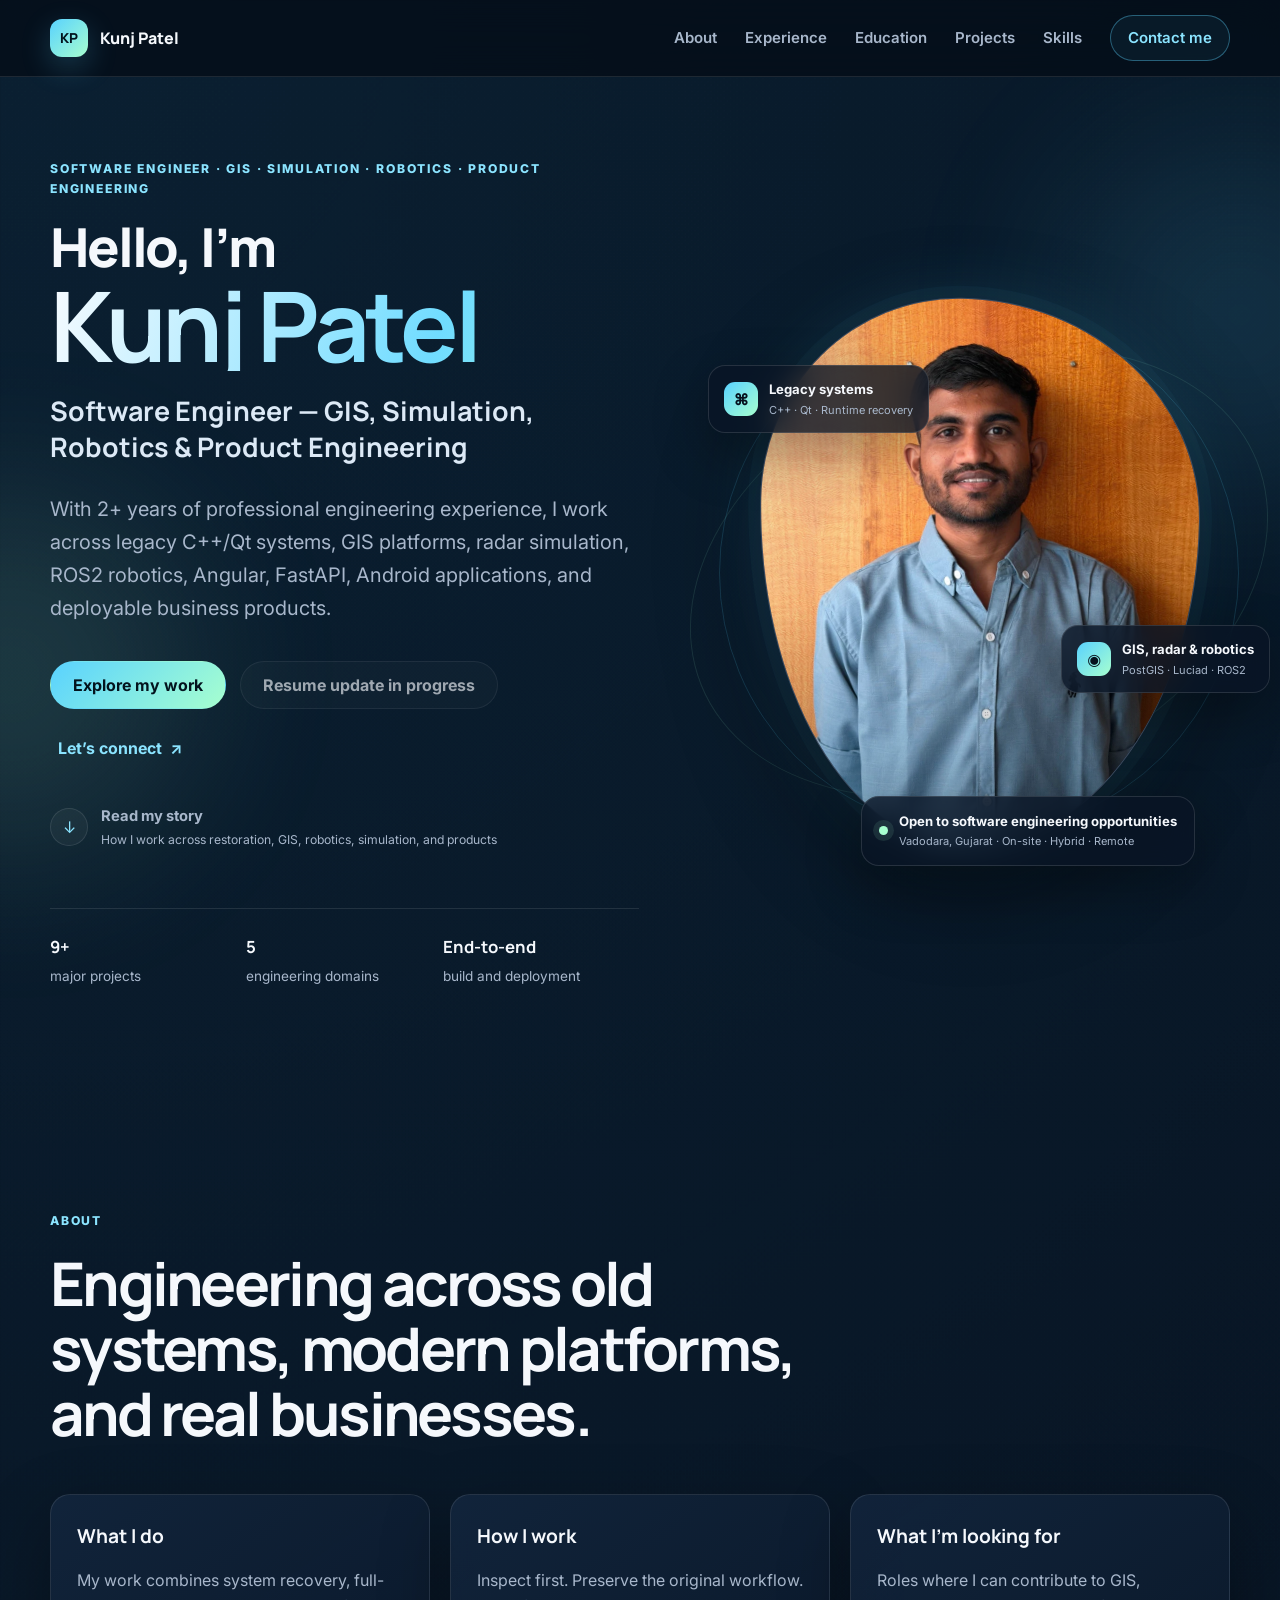
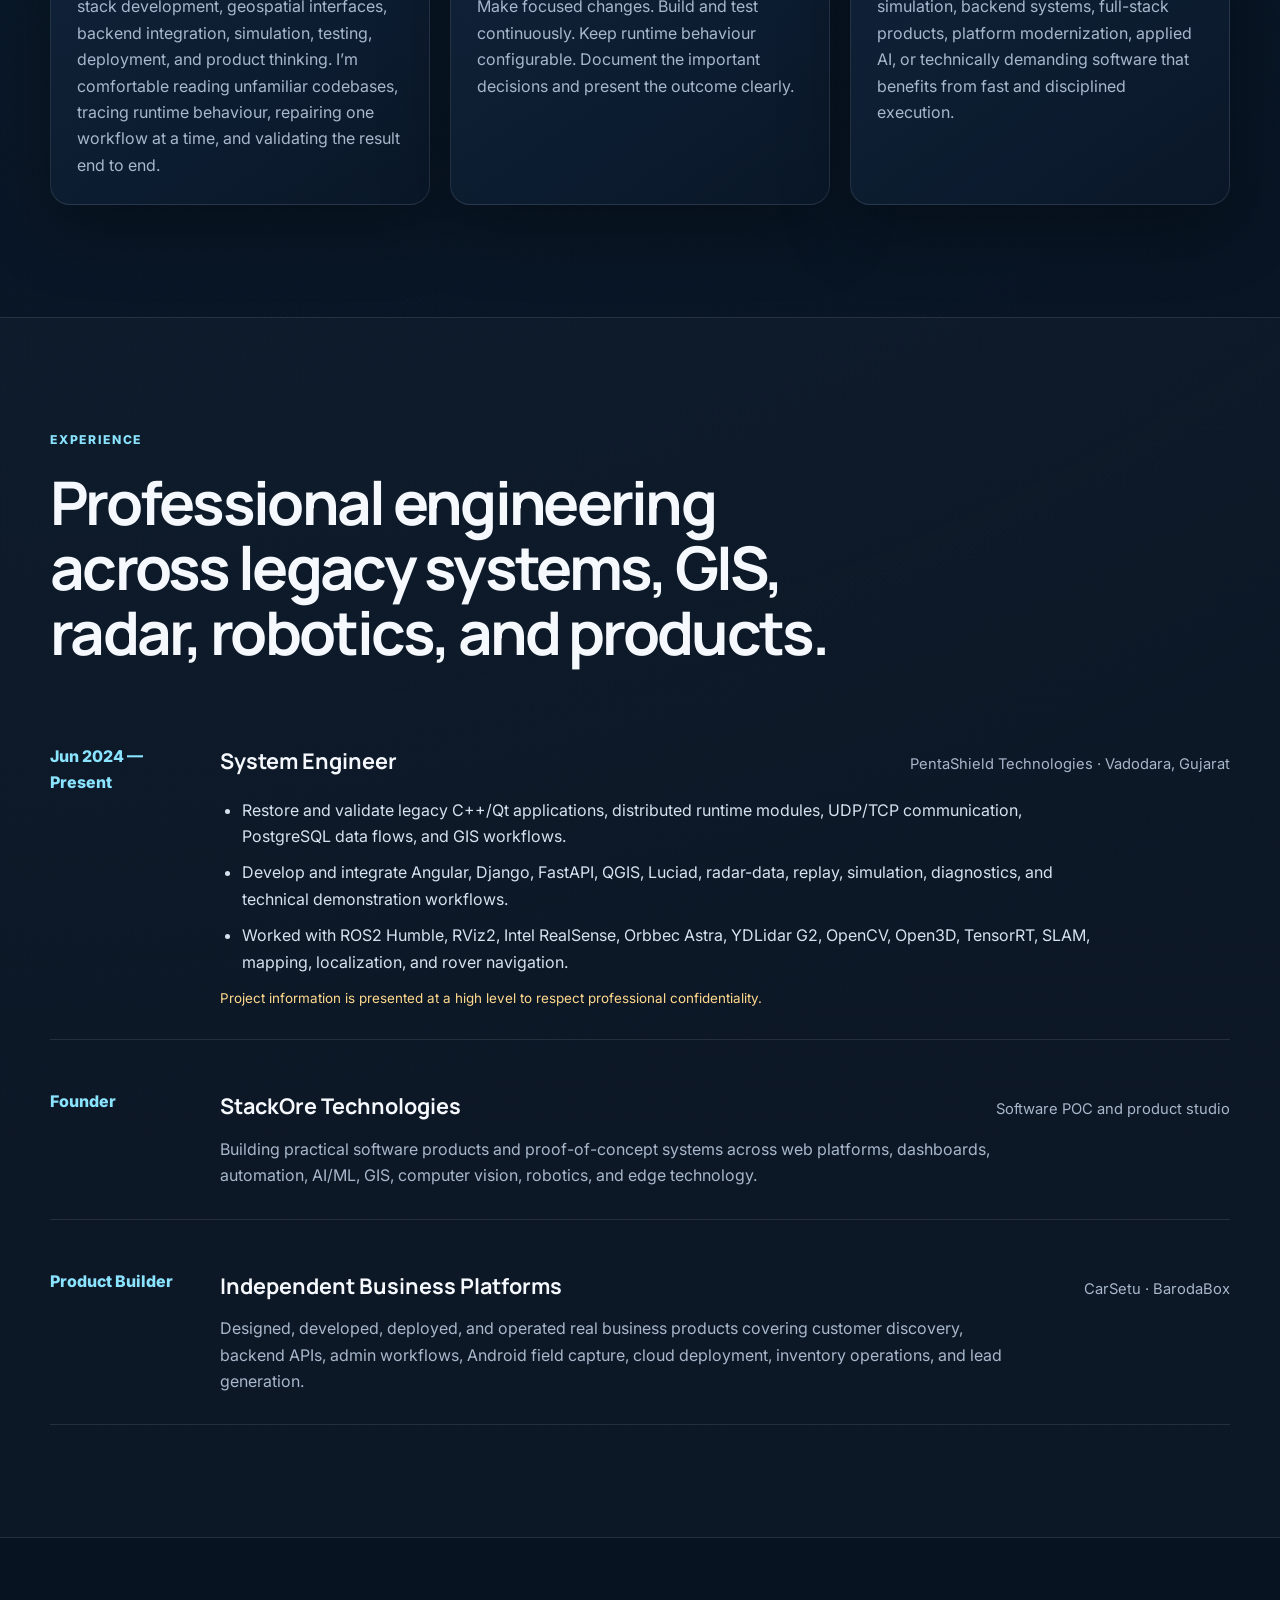
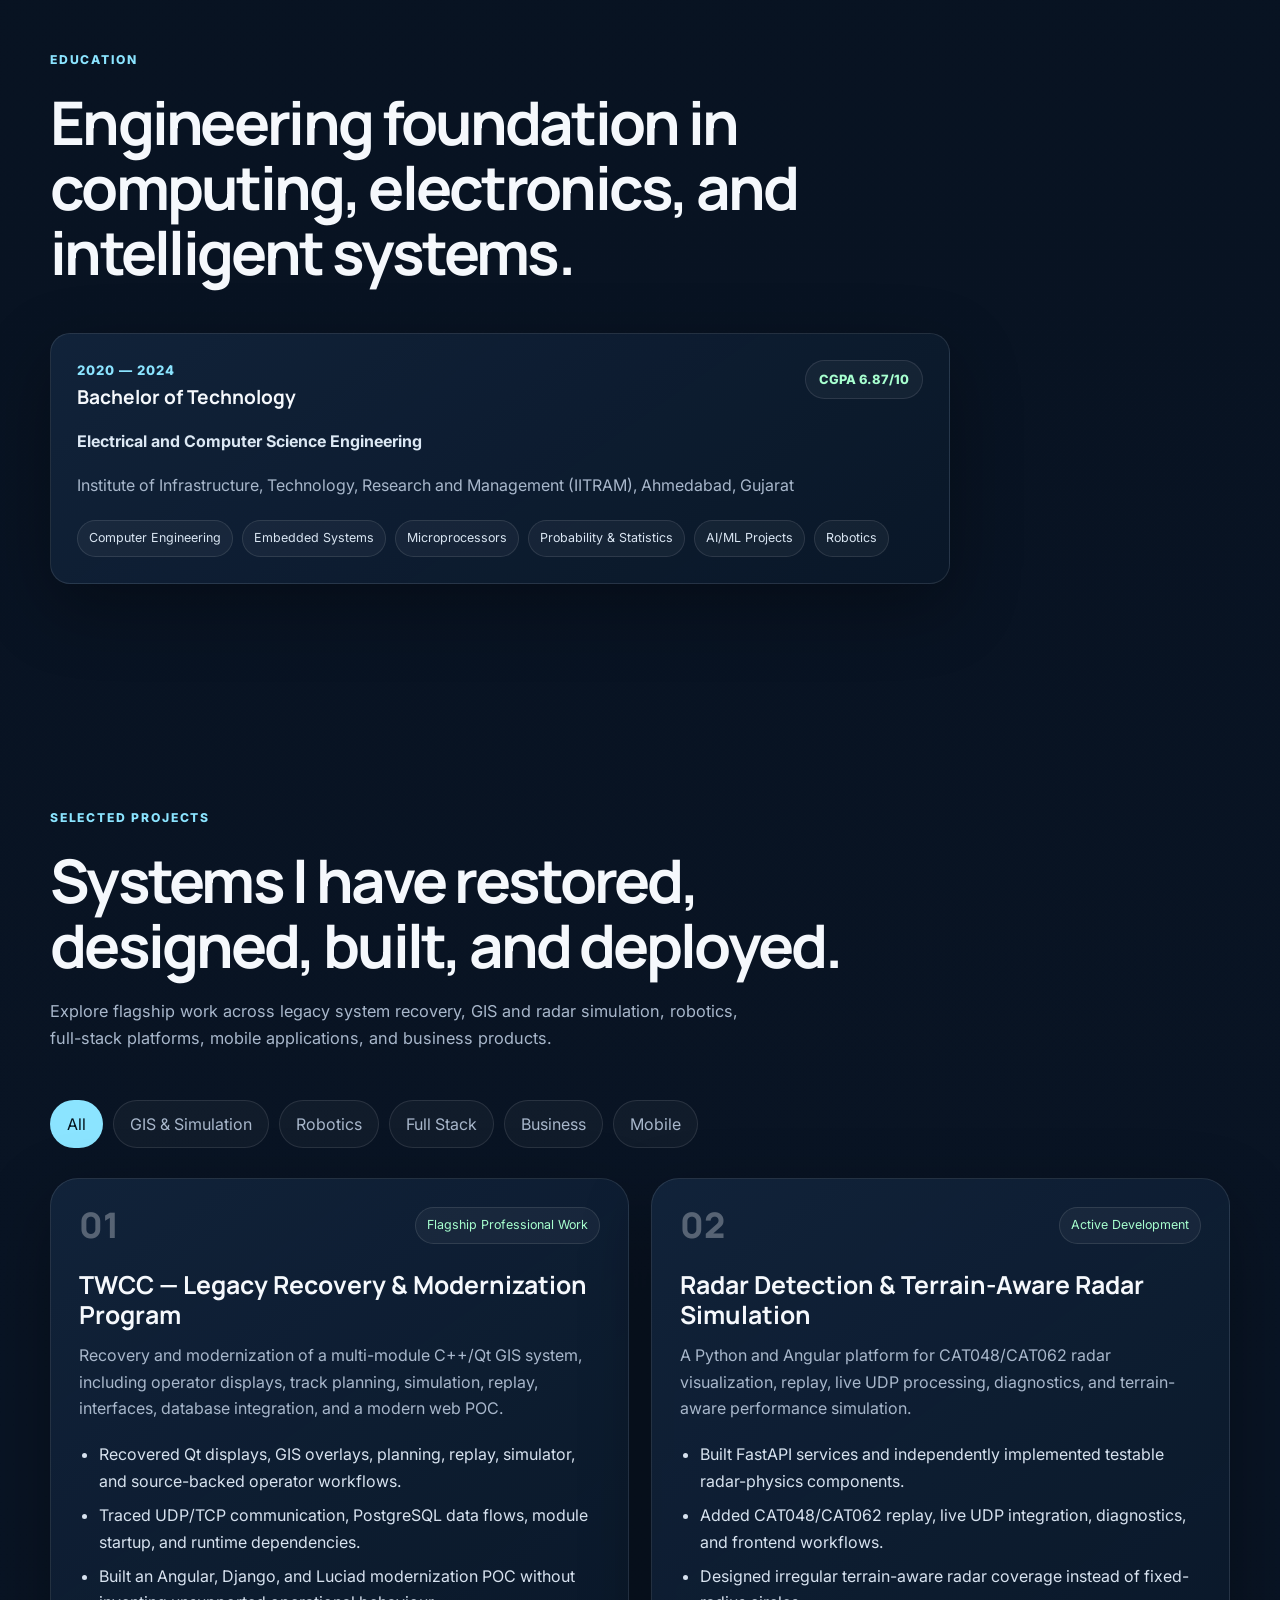
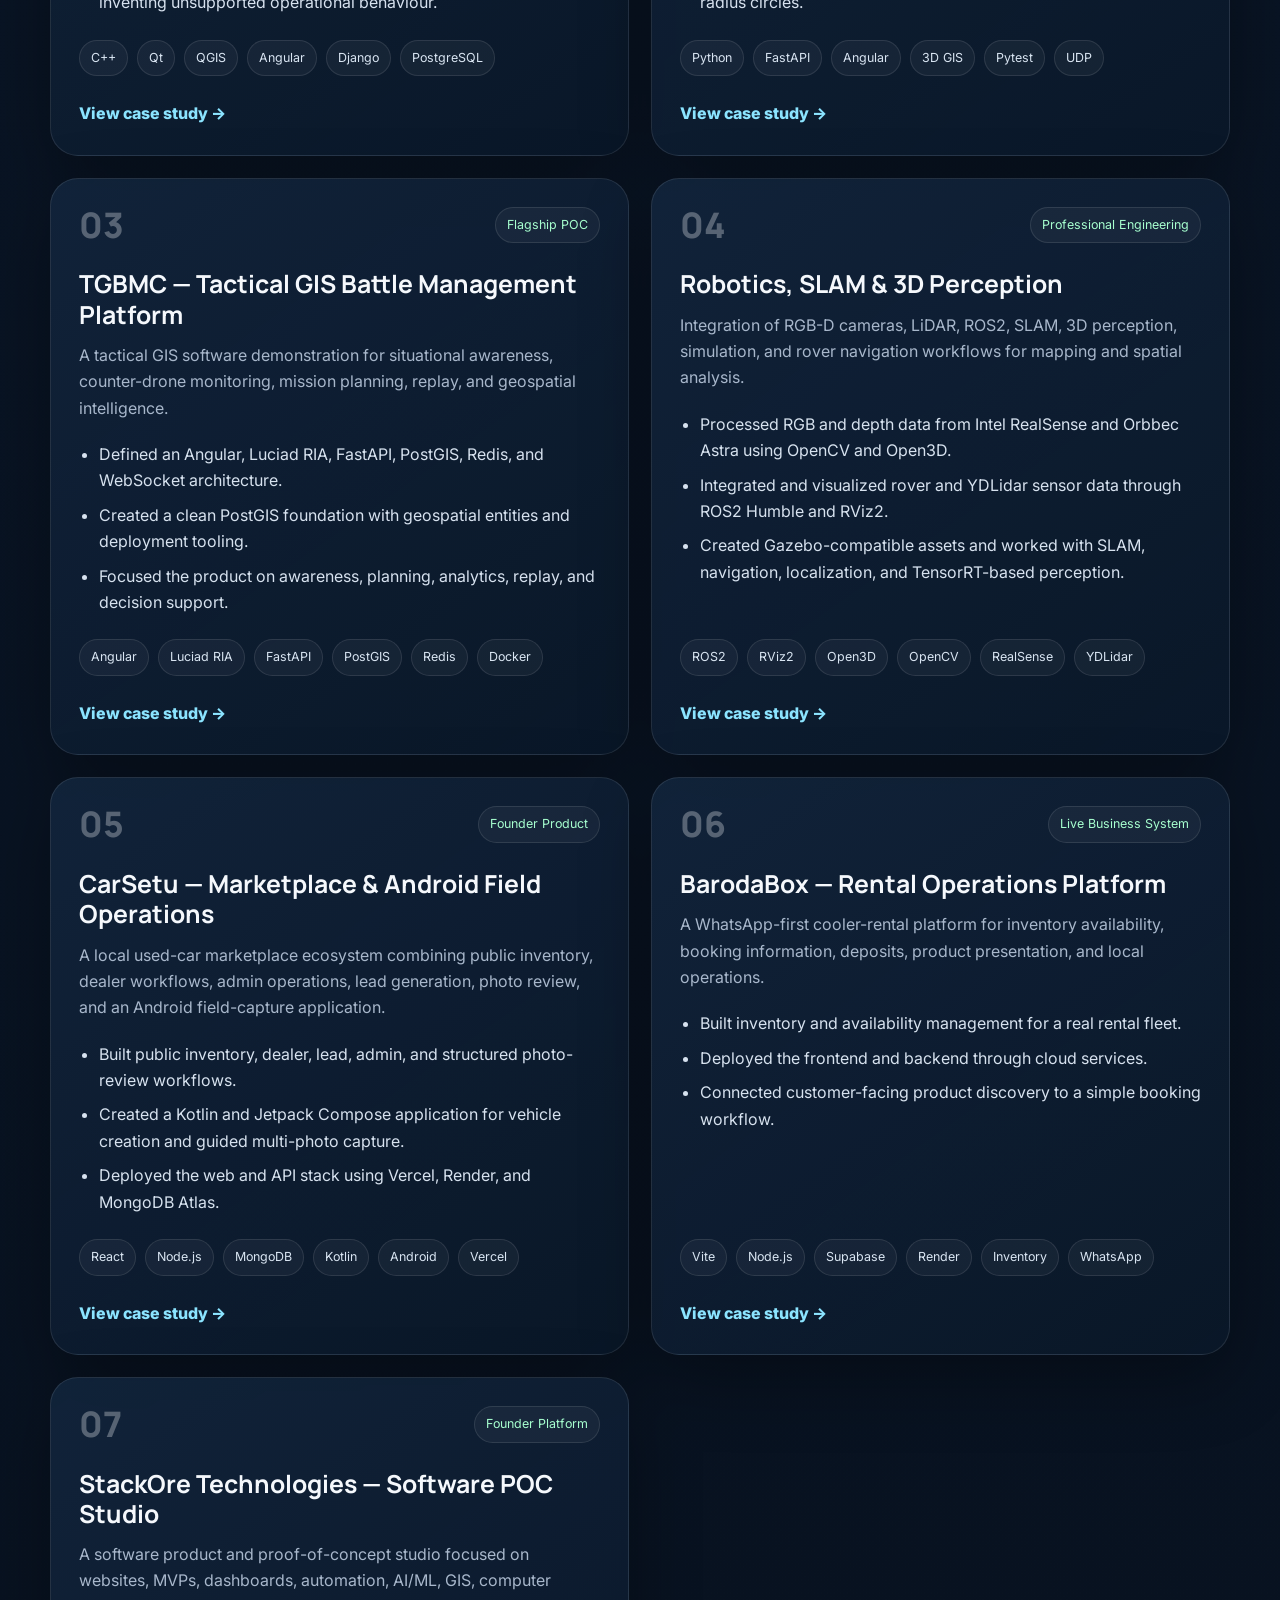
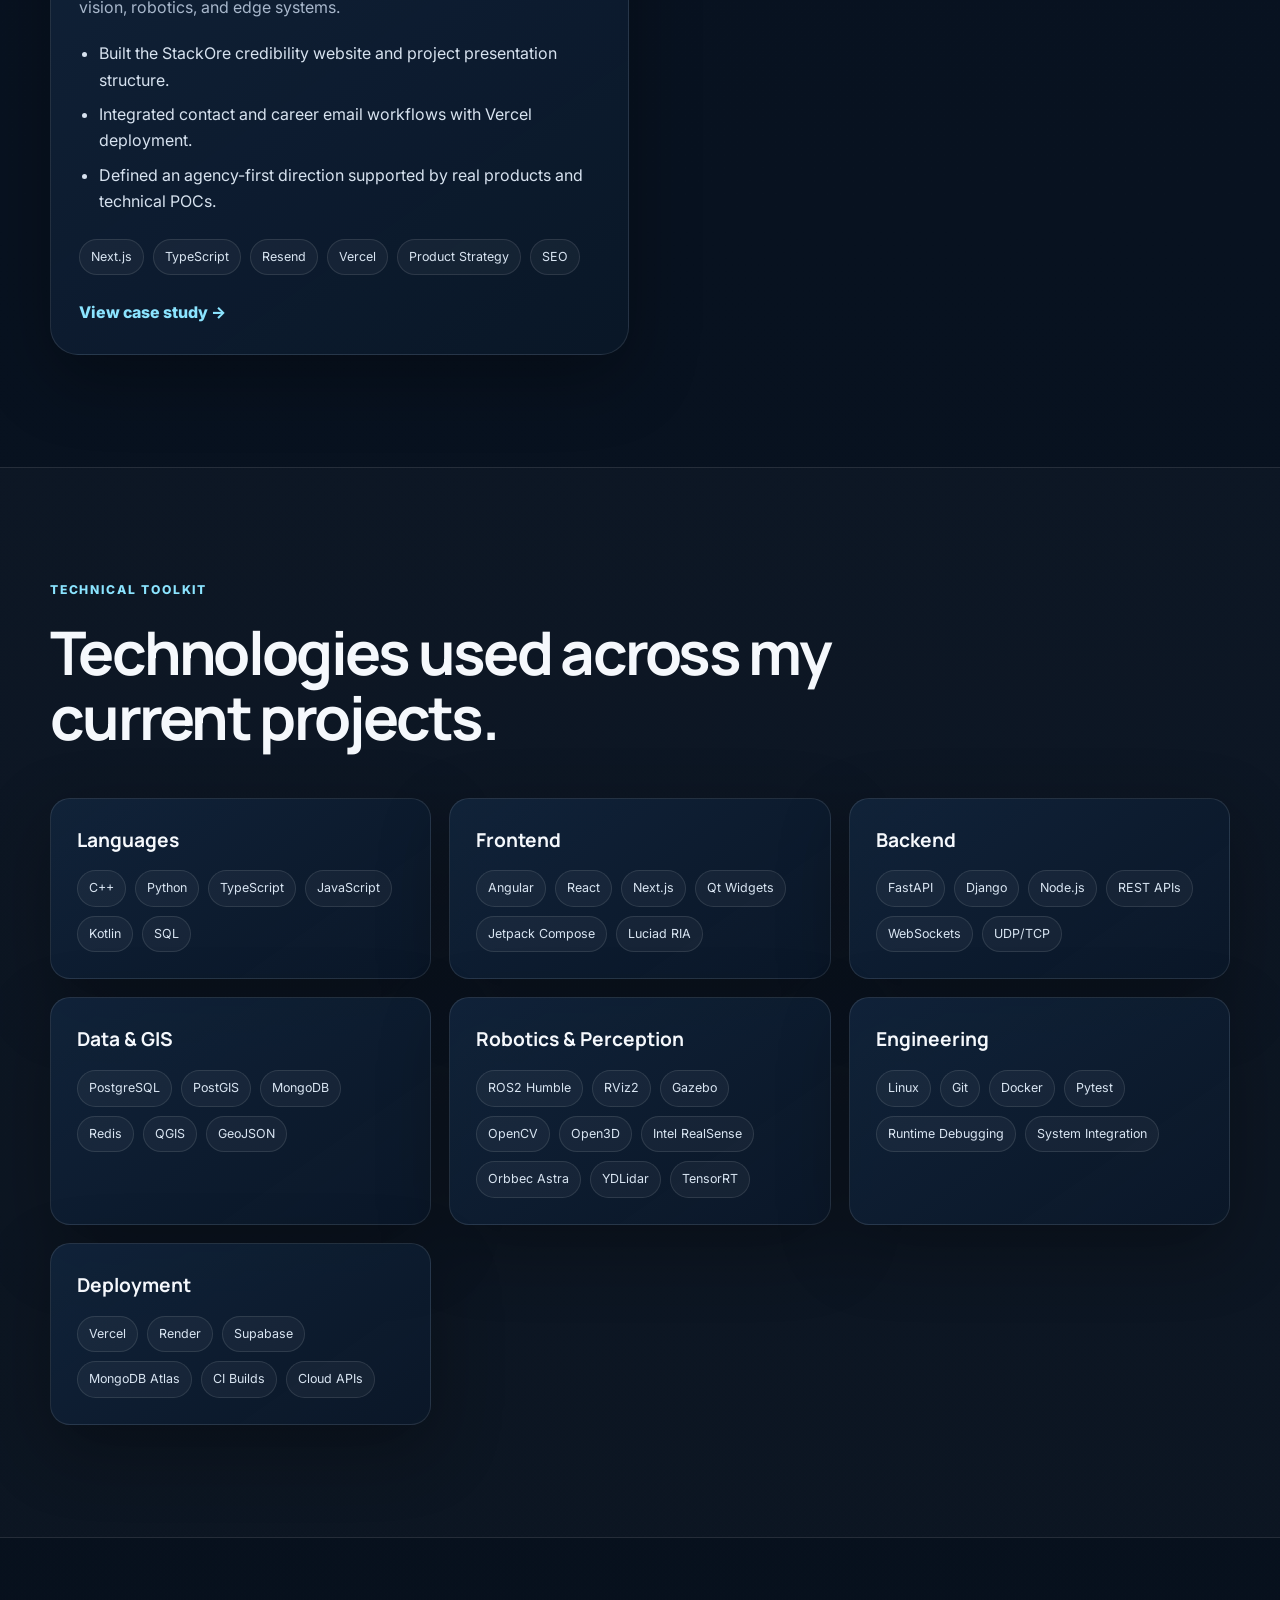
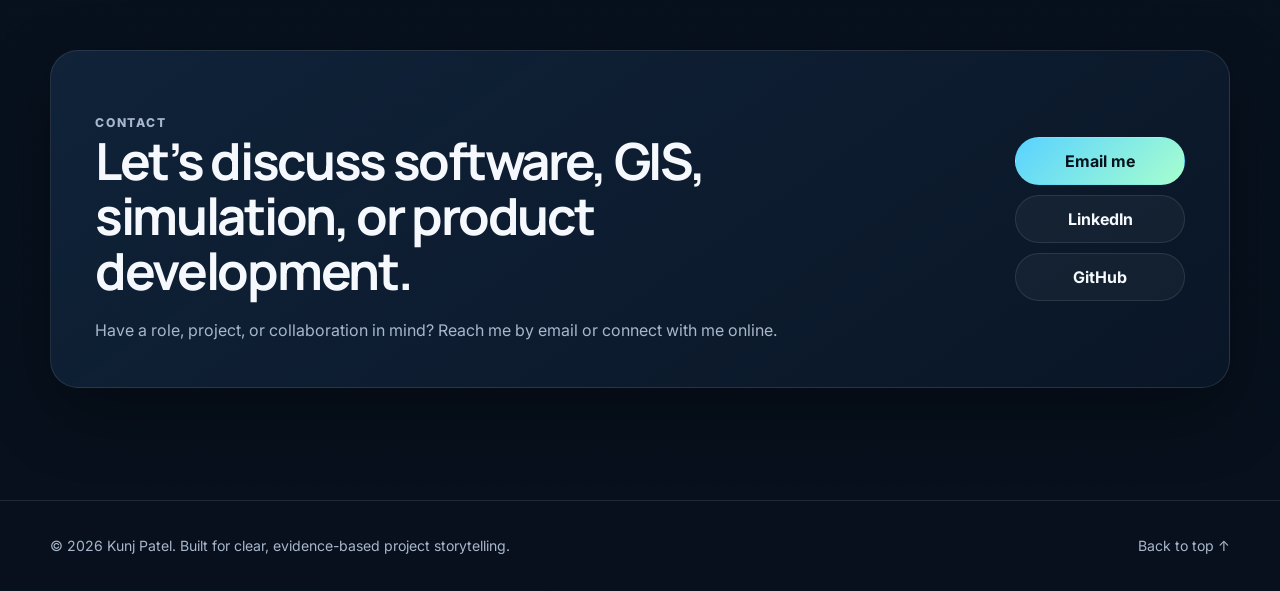
==== index.html @ 0b3cfdd5 "Create Kunj Patel engineering portfolio" ====
<!doctype html>
<html lang="en">
<head>
  <meta charset="UTF-8" />
  <meta name="viewport" content="width=device-width, initial-scale=1.0" />
    <link rel="icon" type="image/svg+xml" href="./favicon.svg" />
  <meta name="description" content="Kunj Patel — Software Engineer specializing in GIS, simulation, robotics, legacy system restoration, and product engineering." />
  <title>Kunj Patel | GIS, Simulation, Robotics & Product Engineering</title>
  <link rel="preconnect" href="https://fonts.googleapis.com">
  <link rel="preconnect" href="https://fonts.gstatic.com" crossorigin>
  <link href="https://fonts.googleapis.com/css2?family=Inter:wght@400;500;600;700;800&family=Manrope:wght@600;700;800&display=swap" rel="stylesheet">
  <link rel="stylesheet" href="./styles.css" />
</head>
<body>
  <div class="ambient ambient-one"></div>
  <div class="ambient ambient-two"></div>

  <header class="site-header">
    <nav class="nav shell" aria-label="Main navigation">
      <a class="brand" href="#home" aria-label="Kunj Patel home">
        <span class="brand-mark">KP</span>
        <span>Kunj Patel</span>
      </a>

      <button class="menu-button" id="menuButton" aria-label="Open navigation menu" aria-expanded="false">
        <span></span><span></span><span></span>
      </button>

      <div class="nav-links" id="navLinks">
        <a href="#about">About</a>
        <a href="#experience">Experience</a>
        <a href="#education">Education</a>
        <a href="#projects">Projects</a>
        <a href="#skills">Skills</a>
        <a class="nav-contact" href="#contact">Contact me</a>
      </div>
    </nav>
  </header>

  <main>
    <section class="hero shell section" id="home">
      <div class="hero-copy reveal">
        <p class="eyebrow">SOFTWARE ENGINEER · GIS · SIMULATION · ROBOTICS · PRODUCT ENGINEERING</p>
        <p class="hero-greeting">Hello, I’m</p>
        <h1><span class="gradient-name">Kunj Patel</span></h1>
        <p class="hero-role">Software Engineer — GIS, Simulation, Robotics & Product Engineering</p>
        <p class="hero-text">
          With 2+ years of professional engineering experience, I work across legacy
          C++/Qt systems, GIS platforms, radar simulation, ROS2 robotics, Angular,
          FastAPI, Android applications, and deployable business products.
        </p>

        <div class="hero-actions">
          <a class="button primary" href="#projects">Explore my work</a>
          <span class="button secondary button-disabled" title="An updated 2026 resume is being prepared">Resume update in progress</span>
          <a class="text-link" href="#contact">Let’s connect <span>↗</span></a>
        </div>

        <a class="hero-read-more" href="#about">
          <span class="hero-read-icon">↓</span>
          <span>
            <strong>Read my story</strong>
            <small>How I work across restoration, GIS, robotics, simulation, and products</small>
          </span>
        </a>

        <div class="hero-stats">
          <div><strong>9+</strong><span>major projects</span></div>
          <div><strong>5</strong><span>engineering domains</span></div>
          <div><strong>End-to-end</strong><span>build and deployment</span></div>
        </div>
      </div>

      <aside class="hero-visual reveal" aria-label="Portrait of Kunj Patel">
        <div class="portrait-orbit orbit-one"></div>
        <div class="portrait-orbit orbit-two"></div>
        <div class="portrait-glow"></div>

        <div class="portrait-frame">
          <img
            src="./assets/kunj-portrait.webp"
            alt="Kunj Patel, software engineer specializing in GIS, simulation, robotics, and product engineering"
            width="960"
            height="1200"
          />
        </div>

        <div class="floating-card floating-card-one">
          <span class="floating-icon">⌘</span>
          <span><strong>Legacy systems</strong><small>C++ · Qt · Runtime recovery</small></span>
        </div>

        <div class="floating-card floating-card-two">
          <span class="floating-icon">◉</span>
          <span><strong>GIS, radar & robotics</strong><small>PostGIS · Luciad · ROS2</small></span>
        </div>

        <div class="availability-card">
          <span class="status-dot"></span>
          <span>
            <strong>Open to software engineering opportunities</strong>
            <small>Vadodara, Gujarat · On-site · Hybrid · Remote</small>
          </span>
        </div>
      </aside>
    </section>

    <section class="section shell" id="about">
      <div class="section-heading reveal">
        <p class="eyebrow">ABOUT</p>
        <h2>Engineering across old systems, modern platforms, and real businesses.</h2>
      </div>
      <div class="about-grid">
        <article class="content-card reveal">
          <h3>What I do</h3>
          <p>
            My work combines system recovery, full-stack development, geospatial interfaces,
            backend integration, simulation, testing, deployment, and product thinking.
            I’m comfortable reading unfamiliar codebases, tracing runtime behaviour,
            repairing one workflow at a time, and validating the result end to end.
          </p>
        </article>
        <article class="content-card reveal">
          <h3>How I work</h3>
          <p>
            Inspect first. Preserve the original workflow. Make focused changes.
            Build and test continuously. Keep runtime behaviour configurable.
            Document the important decisions and present the outcome clearly.
          </p>
        </article>
        <article class="content-card reveal">
          <h3>What I’m looking for</h3>
          <p>
            Roles where I can contribute to GIS, simulation, backend systems,
            full-stack products, platform modernization, applied AI, or technically
            demanding software that benefits from fast and disciplined execution.
          </p>
        </article>
      </div>
    </section>
    <section class="section section-muted" id="experience">
      <div class="shell">
        <div class="section-heading reveal">
          <p class="eyebrow">EXPERIENCE</p>
          <h2>Professional engineering across legacy systems, GIS, radar, robotics, and products.</h2>
        </div>

        <div class="timeline">
          <article class="timeline-item reveal">
            <div class="timeline-period">Jun 2024 — Present</div>
            <div class="timeline-body">
              <div class="timeline-title">
                <h3>System Engineer</h3>
                <span>PentaShield Technologies · Vadodara, Gujarat</span>
              </div>

              <ul class="experience-points">
                <li>
                  Restore and validate legacy C++/Qt applications, distributed runtime
                  modules, UDP/TCP communication, PostgreSQL data flows, and GIS workflows.
                </li>
                <li>
                  Develop and integrate Angular, Django, FastAPI, QGIS, Luciad, radar-data,
                  replay, simulation, diagnostics, and technical demonstration workflows.
                </li>
                <li>
                  Worked with ROS2 Humble, RViz2, Intel RealSense, Orbbec Astra,
                  YDLidar G2, OpenCV, Open3D, TensorRT, SLAM, mapping, localization,
                  and rover navigation.
                </li>
              </ul>

              <p class="notice">
                Project information is presented at a high level to respect
                professional confidentiality.
              </p>
            </div>
          </article>

          <article class="timeline-item reveal">
            <div class="timeline-period">Founder</div>
            <div class="timeline-body">
              <div class="timeline-title">
                <h3>StackOre Technologies</h3>
                <span>Software POC and product studio</span>
              </div>
              <p>
                Building practical software products and proof-of-concept systems
                across web platforms, dashboards, automation, AI/ML, GIS,
                computer vision, robotics, and edge technology.
              </p>
            </div>
          </article>

          <article class="timeline-item reveal">
            <div class="timeline-period">Product Builder</div>
            <div class="timeline-body">
              <div class="timeline-title">
                <h3>Independent Business Platforms</h3>
                <span>CarSetu · BarodaBox</span>
              </div>
              <p>
                Designed, developed, deployed, and operated real business products
                covering customer discovery, backend APIs, admin workflows,
                Android field capture, cloud deployment, inventory operations,
                and lead generation.
              </p>
            </div>
          </article>
        </div>
      </div>
    </section>

    <section class="section shell" id="education">
      <div class="section-heading reveal">
        <p class="eyebrow">EDUCATION</p>
        <h2>Engineering foundation in computing, electronics, and intelligent systems.</h2>
      </div>

      <div class="education-grid">
        <article class="content-card education-card reveal">
          <div class="education-top">
            <div>
              <p class="education-period">2020 — 2024</p>
              <h3>Bachelor of Technology</h3>
              <p class="education-degree">
                Electrical and Computer Science Engineering
              </p>
            </div>
            <span class="education-score">CGPA 6.87/10</span>
          </div>

          <p class="education-institute">
            Institute of Infrastructure, Technology, Research and Management
            (IITRAM), Ahmedabad, Gujarat
          </p>

          <div class="tag-list education-tags">
            <span>Computer Engineering</span>
            <span>Embedded Systems</span>
            <span>Microprocessors</span>
            <span>Probability & Statistics</span>
            <span>AI/ML Projects</span>
            <span>Robotics</span>
          </div>
        </article>
      </div>
    </section>

    <section class="section shell" id="projects">
      <div class="section-heading reveal">
        <p class="eyebrow">SELECTED PROJECTS</p>
        <h2>Systems I have restored, designed, built, and deployed.</h2>
        <p>
          Explore flagship work across legacy system recovery, GIS and radar simulation,
          robotics, full-stack platforms, mobile applications, and business products.
        </p>
      </div>

      <div class="filters reveal" role="group" aria-label="Project filters">
        <button class="filter active" data-filter="all">All</button>
        <button class="filter" data-filter="gis">GIS & Simulation</button>
        <button class="filter" data-filter="robotics">Robotics</button>
        <button class="filter" data-filter="platform">Full Stack</button>
        <button class="filter" data-filter="business">Business</button>
        <button class="filter" data-filter="mobile">Mobile</button>
      </div>

      <div class="project-grid" id="projectGrid"></div>
    </section>

    <section class="section section-muted" id="skills">
      <div class="shell">
        <div class="section-heading reveal">
          <p class="eyebrow">TECHNICAL TOOLKIT</p>
          <h2>Technologies used across my current projects.</h2>
        </div>

        <div class="skills-grid">
          <article class="skill-card reveal">
            <h3>Languages</h3>
            <div class="tag-list"><span>C++</span><span>Python</span><span>TypeScript</span><span>JavaScript</span><span>Kotlin</span><span>SQL</span></div>
          </article>
          <article class="skill-card reveal">
            <h3>Frontend</h3>
            <div class="tag-list"><span>Angular</span><span>React</span><span>Next.js</span><span>Qt Widgets</span><span>Jetpack Compose</span><span>Luciad RIA</span></div>
          </article>
          <article class="skill-card reveal">
            <h3>Backend</h3>
            <div class="tag-list"><span>FastAPI</span><span>Django</span><span>Node.js</span><span>REST APIs</span><span>WebSockets</span><span>UDP/TCP</span></div>
          </article>
          <article class="skill-card reveal">
            <h3>Data & GIS</h3>
            <div class="tag-list"><span>PostgreSQL</span><span>PostGIS</span><span>MongoDB</span><span>Redis</span><span>QGIS</span><span>GeoJSON</span></div>
          </article>

          <article class="skill-card reveal">
            <h3>Robotics & Perception</h3>
            <div class="tag-list">
              <span>ROS2 Humble</span>
              <span>RViz2</span>
              <span>Gazebo</span>
              <span>OpenCV</span>
              <span>Open3D</span>
              <span>Intel RealSense</span>
              <span>Orbbec Astra</span>
              <span>YDLidar</span>
              <span>TensorRT</span>
            </div>
          </article>
          <article class="skill-card reveal">
            <h3>Engineering</h3>
            <div class="tag-list"><span>Linux</span><span>Git</span><span>Docker</span><span>Pytest</span><span>Runtime Debugging</span><span>System Integration</span></div>
          </article>
          <article class="skill-card reveal">
            <h3>Deployment</h3>
            <div class="tag-list"><span>Vercel</span><span>Render</span><span>Supabase</span><span>MongoDB Atlas</span><span>CI Builds</span><span>Cloud APIs</span></div>
          </article>
        </div>
      </div>
    </section>

    <section class="section shell contact" id="contact">
      <div class="contact-card reveal">
        <div>
          <p class="eyebrow">CONTACT</p>
          <h2>Let’s discuss software, GIS, simulation, or product development.</h2>
          <p>
            Have a role, project, or collaboration in mind? Reach me by email or connect with me online.
          </p>
        </div>
        <div class="contact-actions">
          <a class="button primary" href="mailto:kunj6354@gmail.com">Email me</a>
          <a class="button secondary" href="https://www.linkedin.com/in/kunj6354/" target="_blank" rel="noreferrer">LinkedIn</a>
          <a class="button secondary" href="https://github.com/Kunj6354" target="_blank" rel="noreferrer">GitHub</a>
        </div>
      </div>
    </section>
  </main>

  <footer class="footer">
    <div class="shell footer-inner">
      <p>© <span id="year"></span> Kunj Patel. Built for clear, evidence-based project storytelling.</p>
      <a href="#home">Back to top ↑</a>
    </div>
  </footer>

  <dialog class="project-modal" id="projectModal">
    <button class="modal-close" id="modalClose" aria-label="Close project details">×</button>
    <div id="modalContent"></div>
  </dialog>

  <script src="./script.js"></script>
</body>
</html>
---- styles.css ----
:root {
  --background: #07111f;
  --background-soft: #0c1829;
  --surface: rgba(15, 29, 48, 0.86);
  --surface-solid: #102038;
  --surface-light: #142842;
  --text: #f5f8fc;
  --muted: #a8b7cb;
  --line: rgba(255, 255, 255, 0.1);
  --accent: #59d2ff;
  --accent-strong: #8be4ff;
  --accent-secondary: #a7ffcf;
  --warning: #ffd98d;
  --shadow: 0 24px 70px rgba(0, 0, 0, 0.32);
  --radius-lg: 28px;
  --radius-md: 20px;
  --radius-sm: 14px;
  --shell: min(1180px, calc(100% - 40px));
}

* {
  box-sizing: border-box;
}

html {
  scroll-behavior: smooth;
  scroll-padding-top: 92px;
}

body {
  margin: 0;
  min-height: 100vh;
  background:
    radial-gradient(circle at top left, rgba(31, 104, 144, 0.18), transparent 32%),
    linear-gradient(180deg, #06101d 0%, #091424 54%, #07101c 100%);
  color: var(--text);
  font-family: "Inter", system-ui, sans-serif;
  line-height: 1.65;
  overflow-x: hidden;
}

a {
  color: inherit;
  text-decoration: none;
}

button, a {
  -webkit-tap-highlight-color: transparent;
}

button {
  font: inherit;
}

.shell {
  width: var(--shell);
  margin: 0 auto;
}

.section {
  padding: 112px 0;
  position: relative;
}

.section-muted {
  background: rgba(255, 255, 255, 0.025);
  border-top: 1px solid var(--line);
  border-bottom: 1px solid var(--line);
}

.ambient {
  position: fixed;
  width: 360px;
  height: 360px;
  border-radius: 50%;
  filter: blur(90px);
  opacity: 0.13;
  pointer-events: none;
  z-index: -1;
}

.ambient-one {
  background: var(--accent);
  top: 15%;
  right: -140px;
}

.ambient-two {
  background: var(--accent-secondary);
  bottom: 5%;
  left: -170px;
}

.site-header {
  position: sticky;
  top: 0;
  z-index: 40;
  backdrop-filter: blur(20px);
  background: rgba(5, 13, 23, 0.76);
  border-bottom: 1px solid var(--line);
}

.nav {
  height: 76px;
  display: flex;
  align-items: center;
  justify-content: space-between;
}

.brand {
  display: inline-flex;
  align-items: center;
  gap: 12px;
  font-family: "Manrope", sans-serif;
  font-weight: 800;
}

.brand-mark {
  width: 38px;
  height: 38px;
  display: grid;
  place-items: center;
  border-radius: 12px;
  color: #02131c;
  background: linear-gradient(135deg, var(--accent), var(--accent-secondary));
  box-shadow: 0 10px 30px rgba(89, 210, 255, 0.22);
  font-size: 0.86rem;
}

.nav-links {
  display: flex;
  align-items: center;
  gap: 28px;
  color: var(--muted);
  font-size: 0.94rem;
  font-weight: 600;
}

.nav-links a {
  transition: color 160ms ease;
}

.nav-links a:hover {
  color: var(--text);
}

.menu-button {
  display: none;
  width: 44px;
  height: 44px;
  border: 1px solid var(--line);
  border-radius: 12px;
  background: var(--surface);
  padding: 10px;
}

.menu-button span {
  display: block;
  height: 2px;
  margin: 5px 0;
  background: var(--text);
}

.hero {
  min-height: calc(100vh - 76px);
  display: grid;
  grid-template-columns: minmax(0, 1.08fr) minmax(360px, 0.92fr);
  align-items: center;
  gap: clamp(48px, 7vw, 96px);
  padding-top: 82px;
}

.eyebrow {
  margin: 0 0 20px;
  color: var(--accent-strong);
  letter-spacing: 0.15em;
  font-size: 0.76rem;
  font-weight: 800;
}

.hero h1,
.section-heading h2,
.contact-card h2 {
  font-family: "Manrope", sans-serif;
  letter-spacing: -0.045em;
  line-height: 1.08;
}

.hero h1 {
  max-width: 820px;
  margin: 0;
  font-size: clamp(3rem, 7vw, 6.3rem);
}

.hero-text {
  max-width: 760px;
  margin: 28px 0 0;
  color: var(--muted);
  font-size: clamp(1.04rem, 1.7vw, 1.25rem);
}

.hero-actions {
  display: flex;
  flex-wrap: wrap;
  align-items: center;
  gap: 14px;
  margin-top: 36px;
}

.button {
  min-height: 48px;
  display: inline-flex;
  align-items: center;
  justify-content: center;
  border-radius: 999px;
  padding: 0 22px;
  border: 1px solid transparent;
  font-weight: 700;
  transition: transform 160ms ease, border-color 160ms ease, background 160ms ease;
}

.button:hover,
.text-link:hover {
  transform: translateY(-2px);
}

.button.primary {
  color: #03131d;
  background: linear-gradient(135deg, var(--accent), var(--accent-secondary));
}

.button.secondary {
  border-color: var(--line);
  background: rgba(255, 255, 255, 0.04);
}

.text-link {
  display: inline-flex;
  gap: 8px;
  padding: 12px 8px;
  color: var(--accent-strong);
  font-weight: 700;
  transition: transform 160ms ease;
}

.hero-stats {
  margin-top: 58px;
  display: grid;
  grid-template-columns: repeat(3, minmax(0, 1fr));
  border-top: 1px solid var(--line);
  padding-top: 24px;
}

.hero-stats div {
  display: flex;
  flex-direction: column;
  gap: 4px;
  padding-right: 20px;
}

.hero-stats strong {
  font-family: "Manrope", sans-serif;
  font-size: 1.05rem;
}

.hero-stats span {
  color: var(--muted);
  font-size: 0.85rem;
}

.hero-panel,
.content-card,
.skill-card,
.project-card,
.contact-card {
  border: 1px solid var(--line);
  background: linear-gradient(145deg, rgba(18, 37, 61, 0.88), rgba(10, 24, 41, 0.82));
  box-shadow: var(--shadow);
}

.hero-panel {
  position: relative;
  border-radius: var(--radius-lg);
  padding: 34px;
  overflow: hidden;
}

.hero-panel::after {
  content: "";
  position: absolute;
  width: 150px;
  height: 150px;
  right: -55px;
  bottom: -55px;
  border-radius: 50%;
  background: radial-gradient(circle, rgba(89, 210, 255, 0.25), transparent 68%);
}

.status-row {
  display: flex;
  align-items: center;
  gap: 9px;
  color: var(--accent-secondary);
  font-size: 0.82rem;
  font-weight: 800;
  text-transform: uppercase;
  letter-spacing: 0.08em;
}

.status-dot {
  width: 9px;
  height: 9px;
  border-radius: 50%;
  background: var(--accent-secondary);
  box-shadow: 0 0 0 6px rgba(167, 255, 207, 0.1);
}

.hero-panel h2 {
  margin: 22px 0 12px;
  font-family: "Manrope", sans-serif;
  font-size: 1.8rem;
  line-height: 1.2;
}

.hero-panel p,
.content-card p,
.timeline-body p,
.project-summary,
.section-heading > p:last-child,
.contact-card p {
  color: var(--muted);
}

.focus-list,
.tag-list,
.project-tags {
  display: flex;
  flex-wrap: wrap;
  gap: 9px;
}

.focus-list {
  margin-top: 24px;
}

.focus-list span,
.tag-list span,
.project-tags span,
.project-badge {
  border: 1px solid var(--line);
  background: rgba(255, 255, 255, 0.045);
  border-radius: 999px;
  padding: 7px 11px;
  font-size: 0.78rem;
  color: #d9e5f2;
}

.section-heading {
  max-width: 850px;
  margin-bottom: 48px;
}

.section-heading h2 {
  margin: 0;
  font-size: clamp(2.25rem, 4.7vw, 4rem);
}

.section-heading > p:last-child {
  max-width: 720px;
  margin: 20px 0 0;
  font-size: 1.02rem;
}

.about-grid {
  display: grid;
  grid-template-columns: repeat(3, minmax(0, 1fr));
  gap: 20px;
}

.content-card,
.skill-card {
  border-radius: var(--radius-md);
  padding: 26px;
}

.content-card h3,
.skill-card h3 {
  margin: 0 0 14px;
  font-family: "Manrope", sans-serif;
  font-size: 1.2rem;
}

.content-card p {
  margin: 0;
}

.timeline {
  display: grid;
  gap: 18px;
}

.timeline-item {
  display: grid;
  grid-template-columns: 140px 1fr;
  gap: 30px;
  padding: 30px 0;
  border-bottom: 1px solid var(--line);
}

.timeline-period {
  color: var(--accent-strong);
  font-weight: 800;
}

.timeline-title {
  display: flex;
  flex-wrap: wrap;
  justify-content: space-between;
  gap: 12px;
  align-items: baseline;
}

.timeline-title h3 {
  margin: 0;
  font-family: "Manrope", sans-serif;
  font-size: 1.35rem;
}

.timeline-title span {
  color: var(--muted);
  font-size: 0.92rem;
}

.timeline-body p {
  max-width: 800px;
  margin: 12px 0 0;
}

.notice {
  color: var(--warning) !important;
  font-size: 0.84rem;
}

.filters {
  display: flex;
  flex-wrap: wrap;
  gap: 10px;
  margin-bottom: 30px;
}

.filter {
  border: 1px solid var(--line);
  border-radius: 999px;
  padding: 10px 16px;
  color: var(--muted);
  background: rgba(255, 255, 255, 0.035);
  cursor: pointer;
}

.filter.active,
.filter:hover {
  color: #04131c;
  border-color: transparent;
  background: var(--accent-strong);
}

.project-grid {
  display: grid;
  grid-template-columns: repeat(2, minmax(0, 1fr));
  gap: 22px;
}

.project-card {
  display: flex;
  flex-direction: column;
  min-height: 410px;
  border-radius: var(--radius-lg);
  padding: 28px;
  transition: transform 180ms ease, border-color 180ms ease;
}

.project-card:hover {
  transform: translateY(-6px);
  border-color: rgba(89, 210, 255, 0.35);
}

.project-card-top {
  display: flex;
  justify-content: space-between;
  gap: 14px;
  align-items: flex-start;
}

.project-number {
  color: rgba(255, 255, 255, 0.3);
  font-family: "Manrope", sans-serif;
  font-size: 2.2rem;
  font-weight: 800;
  line-height: 1;
}

.project-badge {
  color: var(--accent-secondary);
}

.project-card h3 {
  margin: 26px 0 12px;
  font-family: "Manrope", sans-serif;
  font-size: 1.55rem;
  line-height: 1.22;
}

.project-summary {
  margin: 0 0 20px;
}

.project-points {
  margin: 0 0 24px;
  padding-left: 20px;
  color: #d7e2ef;
}

.project-points li + li {
  margin-top: 8px;
}

.project-tags {
  margin-top: auto;
  margin-bottom: 24px;
}

.project-actions {
  display: flex;
  align-items: center;
  gap: 14px;
}

.project-action {
  border: 0;
  background: transparent;
  color: var(--accent-strong);
  padding: 0;
  cursor: pointer;
  font-weight: 800;
}

.project-action:hover {
  text-decoration: underline;
}

.skills-grid {
  display: grid;
  grid-template-columns: repeat(3, minmax(0, 1fr));
  gap: 18px;
}

.contact-card {
  display: grid;
  grid-template-columns: 1fr auto;
  gap: 40px;
  align-items: center;
  border-radius: var(--radius-lg);
  padding: 44px;
}

.contact-card h2 {
  max-width: 780px;
  margin: 0;
  font-size: clamp(2rem, 4vw, 3.4rem);
}

.contact-card p {
  margin: 18px 0 0;
}

.contact-actions {
  display: flex;
  flex-direction: column;
  gap: 10px;
  min-width: 170px;
}

.footer {
  border-top: 1px solid var(--line);
  color: var(--muted);
}

.footer-inner {
  min-height: 90px;
  display: flex;
  align-items: center;
  justify-content: space-between;
  gap: 20px;
  font-size: 0.88rem;
}

.project-modal {
  width: min(760px, calc(100% - 32px));
  max-height: 84vh;
  overflow-y: auto;
  border: 1px solid var(--line);
  border-radius: var(--radius-lg);
  padding: 38px;
  color: var(--text);
  background: #0a1728;
  box-shadow: var(--shadow);
}

.project-modal::backdrop {
  background: rgba(0, 0, 0, 0.72);
  backdrop-filter: blur(6px);
}

.modal-close {
  position: absolute;
  top: 18px;
  right: 22px;
  width: 38px;
  height: 38px;
  border-radius: 50%;
  border: 1px solid var(--line);
  color: var(--text);
  background: rgba(255, 255, 255, 0.05);
  cursor: pointer;
  font-size: 1.35rem;
}

.modal-kicker {
  color: var(--accent-strong);
  font-size: 0.78rem;
  font-weight: 800;
  letter-spacing: 0.12em;
  text-transform: uppercase;
}

.project-modal h2 {
  margin: 10px 44px 16px 0;
  font-family: "Manrope", sans-serif;
  font-size: clamp(1.9rem, 4vw, 3rem);
  line-height: 1.12;
}

.modal-section {
  margin-top: 28px;
}

.modal-section h3 {
  font-family: "Manrope", sans-serif;
}

.modal-section p,
.modal-section li {
  color: var(--muted);
}

.reveal {
  opacity: 0;
  transform: translateY(22px);
  transition: opacity 600ms ease, transform 600ms ease;
}

.reveal.visible {
  opacity: 1;
  transform: translateY(0);
}

@media (max-width: 900px) {
  .hero {
    grid-template-columns: 1fr;
    min-height: auto;
    gap: 44px;
  }

  .about-grid,
  .skills-grid {
    grid-template-columns: repeat(2, minmax(0, 1fr));
  }

  .project-grid {
    grid-template-columns: 1fr;
  }

  .contact-card {
    grid-template-columns: 1fr;
  }

  .contact-actions {
    flex-direction: row;
    flex-wrap: wrap;
  }
}

@media (max-width: 700px) {
  :root {
    --shell: min(100% - 24px, 1180px);
  }

  .section {
    padding: 84px 0;
  }

  .menu-button {
    display: block;
  }

  .nav-links {
    position: absolute;
    left: 12px;
    right: 12px;
    top: 68px;
    display: none;
    flex-direction: column;
    align-items: stretch;
    gap: 0;
    padding: 10px;
    border: 1px solid var(--line);
    border-radius: 16px;
    background: #0b1727;
    box-shadow: var(--shadow);
  }

  .nav-links.open {
    display: flex;
  }

  .nav-links a {
    padding: 12px;
  }

  .hero {
    padding-top: 62px;
  }

  .hero h1 {
    font-size: clamp(2.7rem, 14vw, 4.3rem);
  }

  .hero-stats {
    grid-template-columns: 1fr;
    gap: 16px;
  }

  .about-grid,
  .skills-grid {
    grid-template-columns: 1fr;
  }

  .timeline-item {
    grid-template-columns: 1fr;
    gap: 8px;
  }

  .timeline-title {
    display: block;
  }

  .timeline-title span {
    display: block;
    margin-top: 4px;
  }

  .contact-card,
  .project-card,
  .hero-panel {
    padding: 24px;
  }

  .footer-inner {
    flex-direction: column;
    justify-content: center;
    text-align: center;
    padding: 24px 0;
  }
}

@media (prefers-reduced-motion: reduce) {
  html {
    scroll-behavior: auto;
  }

  *, *::before, *::after {
    animation-duration: 0.01ms !important;
    transition-duration: 0.01ms !important;
  }

  .reveal {
    opacity: 1;
    transform: none;
  }
}


/* Hero visual upgrade */
.nav-contact {
  padding: 10px 17px;
  border: 1px solid rgba(89, 210, 255, 0.38);
  border-radius: 999px;
  color: var(--accent-strong) !important;
  background: rgba(89, 210, 255, 0.06);
}

.nav-contact:hover {
  border-color: var(--accent-strong);
  background: rgba(89, 210, 255, 0.12);
}

.hero-greeting {
  margin: 0 0 2px;
  color: var(--text);
  font-family: "Manrope", sans-serif;
  font-size: clamp(2rem, 4.2vw, 4rem);
  font-weight: 800;
  letter-spacing: -0.04em;
  line-height: 1.05;
}

.hero h1 {
  margin-top: 0;
  font-size: clamp(3.3rem, 7.6vw, 7rem);
  line-height: 0.96;
}

.gradient-name {
  display: inline-block;
  color: transparent;
  background:
    linear-gradient(110deg, #f7fbff 0%, #70dcff 42%, #a7ffcf 76%, #f7fbff 100%);
  background-size: 220% auto;
  background-clip: text;
  -webkit-background-clip: text;
  animation: nameShimmer 8s linear infinite;
}

@keyframes nameShimmer {
  to {
    background-position: 220% center;
  }
}

.hero-role {
  max-width: 770px;
  margin: 22px 0 0;
  color: #dce9f6;
  font-family: "Manrope", sans-serif;
  font-size: clamp(1.25rem, 2.1vw, 1.8rem);
  font-weight: 700;
  line-height: 1.35;
}

.hero-read-more {
  width: fit-content;
  display: flex;
  align-items: center;
  gap: 13px;
  margin-top: 30px;
  color: var(--muted);
  transition: color 160ms ease, transform 160ms ease;
}

.hero-read-more:hover {
  color: var(--text);
  transform: translateX(4px);
}

.hero-read-icon {
  width: 38px;
  height: 38px;
  display: grid;
  place-items: center;
  border: 1px solid var(--line);
  border-radius: 50%;
  color: var(--accent-strong);
  background: rgba(255, 255, 255, 0.04);
}

.hero-read-more > span:last-child {
  display: flex;
  flex-direction: column;
}

.hero-read-more strong {
  font-size: 0.92rem;
}

.hero-read-more small {
  margin-top: 2px;
  font-size: 0.76rem;
}

.hero-visual {
  min-height: 650px;
  position: relative;
  display: grid;
  place-items: center;
  isolation: isolate;
}

.portrait-glow {
  position: absolute;
  width: 82%;
  aspect-ratio: 1;
  border-radius: 50%;
  background:
    radial-gradient(circle at 46% 42%, rgba(105, 222, 255, 0.35), rgba(78, 89, 255, 0.18) 42%, transparent 70%);
  filter: blur(26px);
  z-index: -3;
}

.portrait-frame {
  width: min(440px, 88%);
  aspect-ratio: 4 / 5;
  position: relative;
  overflow: hidden;
  border: 1px solid rgba(255, 255, 255, 0.17);
  border-radius: 45% 55% 52% 48% / 37% 40% 60% 63%;
  background: #172840;
  box-shadow:
    0 34px 100px rgba(0, 0, 0, 0.46),
    0 0 0 12px rgba(89, 210, 255, 0.035),
    0 0 70px rgba(89, 210, 255, 0.16);
  transform: rotate(1deg);
}

.portrait-frame::after {
  content: "";
  position: absolute;
  inset: 0;
  background:
    linear-gradient(180deg, transparent 56%, rgba(5, 13, 24, 0.32)),
    linear-gradient(120deg, rgba(89, 210, 255, 0.08), transparent 35%);
  pointer-events: none;
}

.portrait-frame img {
  width: 100%;
  height: 100%;
  display: block;
  object-fit: cover;
  object-position: center 28%;
  transform: scale(1.035);
}

.portrait-orbit {
  position: absolute;
  border: 1px solid rgba(89, 210, 255, 0.17);
  border-radius: 50%;
  z-index: -2;
}

.orbit-one {
  width: 520px;
  height: 520px;
  animation: orbitRotate 24s linear infinite;
}

.orbit-two {
  width: 600px;
  height: 420px;
  border-color: rgba(167, 255, 207, 0.11);
  transform: rotate(-22deg);
  animation: orbitPulse 7s ease-in-out infinite;
}

@keyframes orbitRotate {
  to {
    transform: rotate(360deg);
  }
}

@keyframes orbitPulse {
  50% {
    transform: rotate(-18deg) scale(1.04);
    opacity: 0.58;
  }
}

.floating-card,
.availability-card {
  position: absolute;
  display: flex;
  align-items: center;
  gap: 11px;
  border: 1px solid rgba(255, 255, 255, 0.12);
  background: rgba(9, 21, 37, 0.79);
  box-shadow: 0 20px 55px rgba(0, 0, 0, 0.32);
  backdrop-filter: blur(16px);
}

.floating-card {
  padding: 13px 15px;
  border-radius: 17px;
}

.floating-card-one {
  top: 18%;
  left: -4%;
}

.floating-card-two {
  top: 58%;
  right: -8%;
}

.floating-icon {
  width: 34px;
  height: 34px;
  display: grid;
  place-items: center;
  border-radius: 11px;
  color: #06121e;
  background: linear-gradient(135deg, var(--accent), var(--accent-secondary));
  font-weight: 900;
}

.floating-card > span:last-child,
.availability-card > span:last-child {
  display: flex;
  flex-direction: column;
}

.floating-card strong,
.availability-card strong {
  font-size: 0.82rem;
}

.floating-card small,
.availability-card small {
  color: var(--muted);
  font-size: 0.69rem;
}

.availability-card {
  right: 7%;
  bottom: 5%;
  padding: 14px 17px;
  border-radius: 18px;
}

@media (max-width: 1040px) {
  .hero {
    grid-template-columns: 1fr;
  }

  .hero-copy {
    max-width: 850px;
  }

  .hero-visual {
    min-height: 610px;
  }

  .floating-card-one {
    left: 5%;
  }

  .floating-card-two {
    right: 3%;
  }
}

@media (max-width: 700px) {
  .hero-visual {
    min-height: 520px;
  }

  .portrait-frame {
    width: min(340px, 88%);
  }

  .portrait-orbit {
    display: none;
  }

  .floating-card {
    display: none;
  }

  .availability-card {
    left: 50%;
    right: auto;
    bottom: 2%;
    transform: translateX(-50%);
    width: max-content;
    max-width: 92%;
  }

  .hero-read-more small {
    max-width: 270px;
  }
}

@media (prefers-reduced-motion: reduce) {
  .gradient-name,
  .portrait-orbit {
    animation: none;
  }
}


/* Milestone 1: professional content */
.button-disabled {
  cursor: not-allowed;
  opacity: 0.64;
  user-select: none;
}

.button-disabled:hover {
  transform: none;
}

.experience-points {
  max-width: 880px;
  margin: 18px 0 0;
  padding-left: 22px;
  color: #d7e2ef;
}

.experience-points li + li {
  margin-top: 10px;
}

.education-grid {
  display: grid;
  grid-template-columns: minmax(0, 1fr);
}

.education-card {
  max-width: 900px;
}

.education-top {
  display: flex;
  justify-content: space-between;
  align-items: flex-start;
  gap: 24px;
}

.education-period {
  margin: 0 0 8px;
  color: var(--accent-strong) !important;
  font-size: 0.82rem;
  font-weight: 800;
  letter-spacing: 0.08em;
  text-transform: uppercase;
}

.education-degree {
  margin: 6px 0 0 !important;
  color: #dce8f4 !important;
  font-weight: 700;
}

.education-score {
  flex: 0 0 auto;
  border: 1px solid var(--line);
  border-radius: 999px;
  padding: 8px 13px;
  color: var(--accent-secondary);
  background: rgba(255, 255, 255, 0.04);
  font-size: 0.8rem;
  font-weight: 800;
}

.education-institute {
  max-width: 720px;
  margin: 18px 0 0 !important;
}

.education-tags {
  margin-top: 22px;
}

@media (max-width: 700px) {
  .education-top {
    flex-direction: column;
  }
}
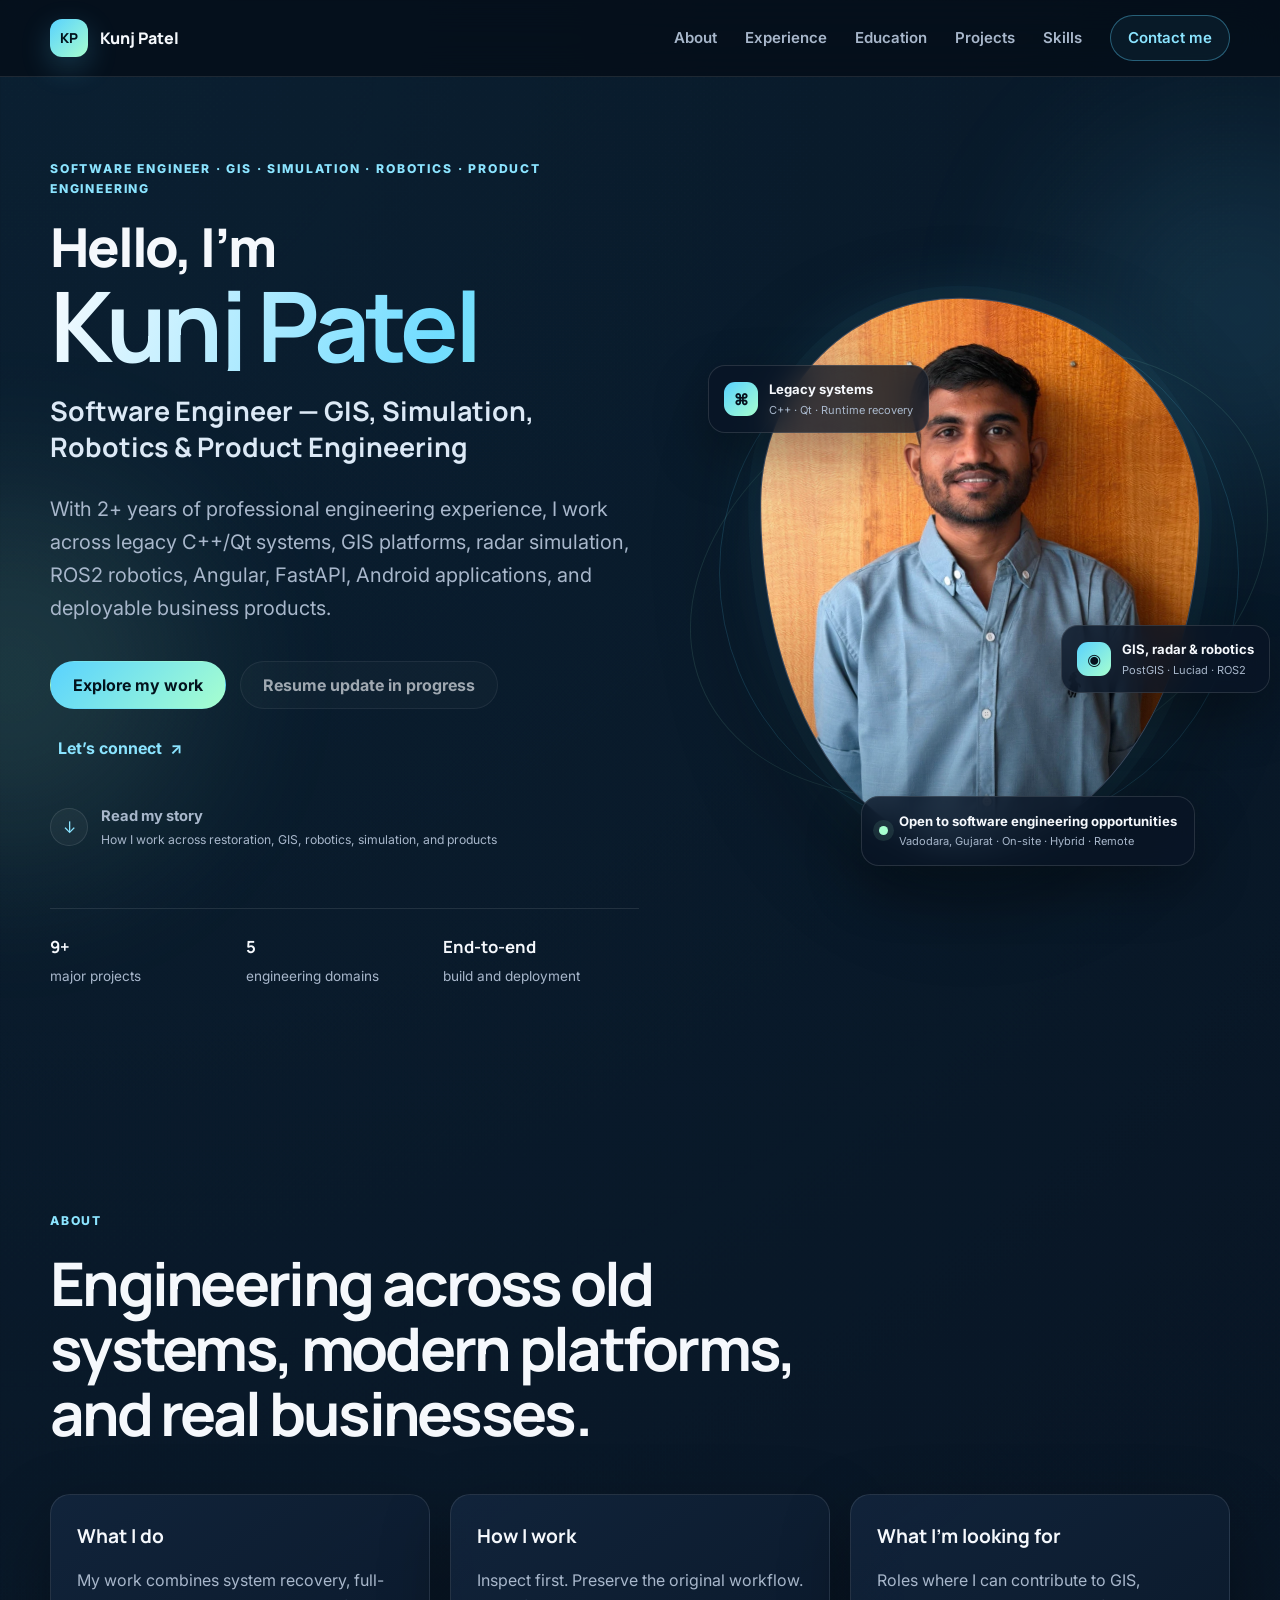
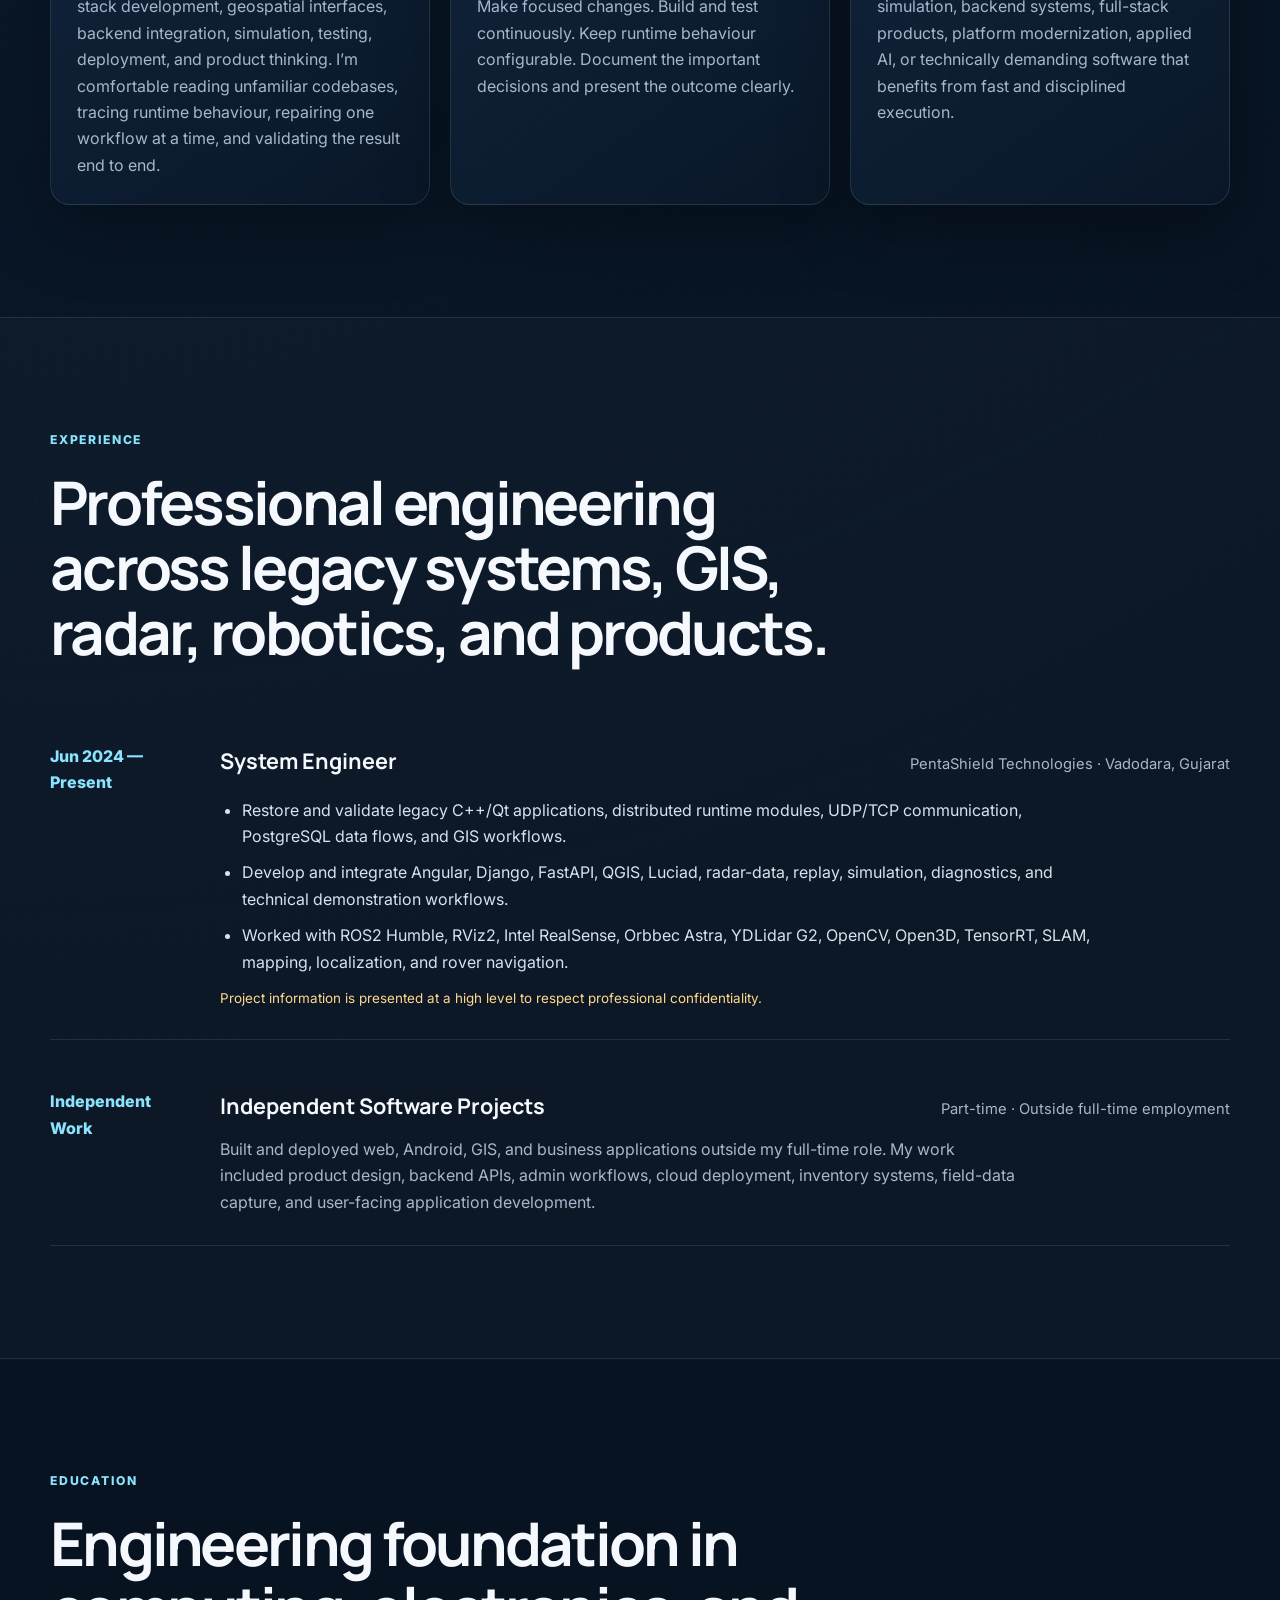
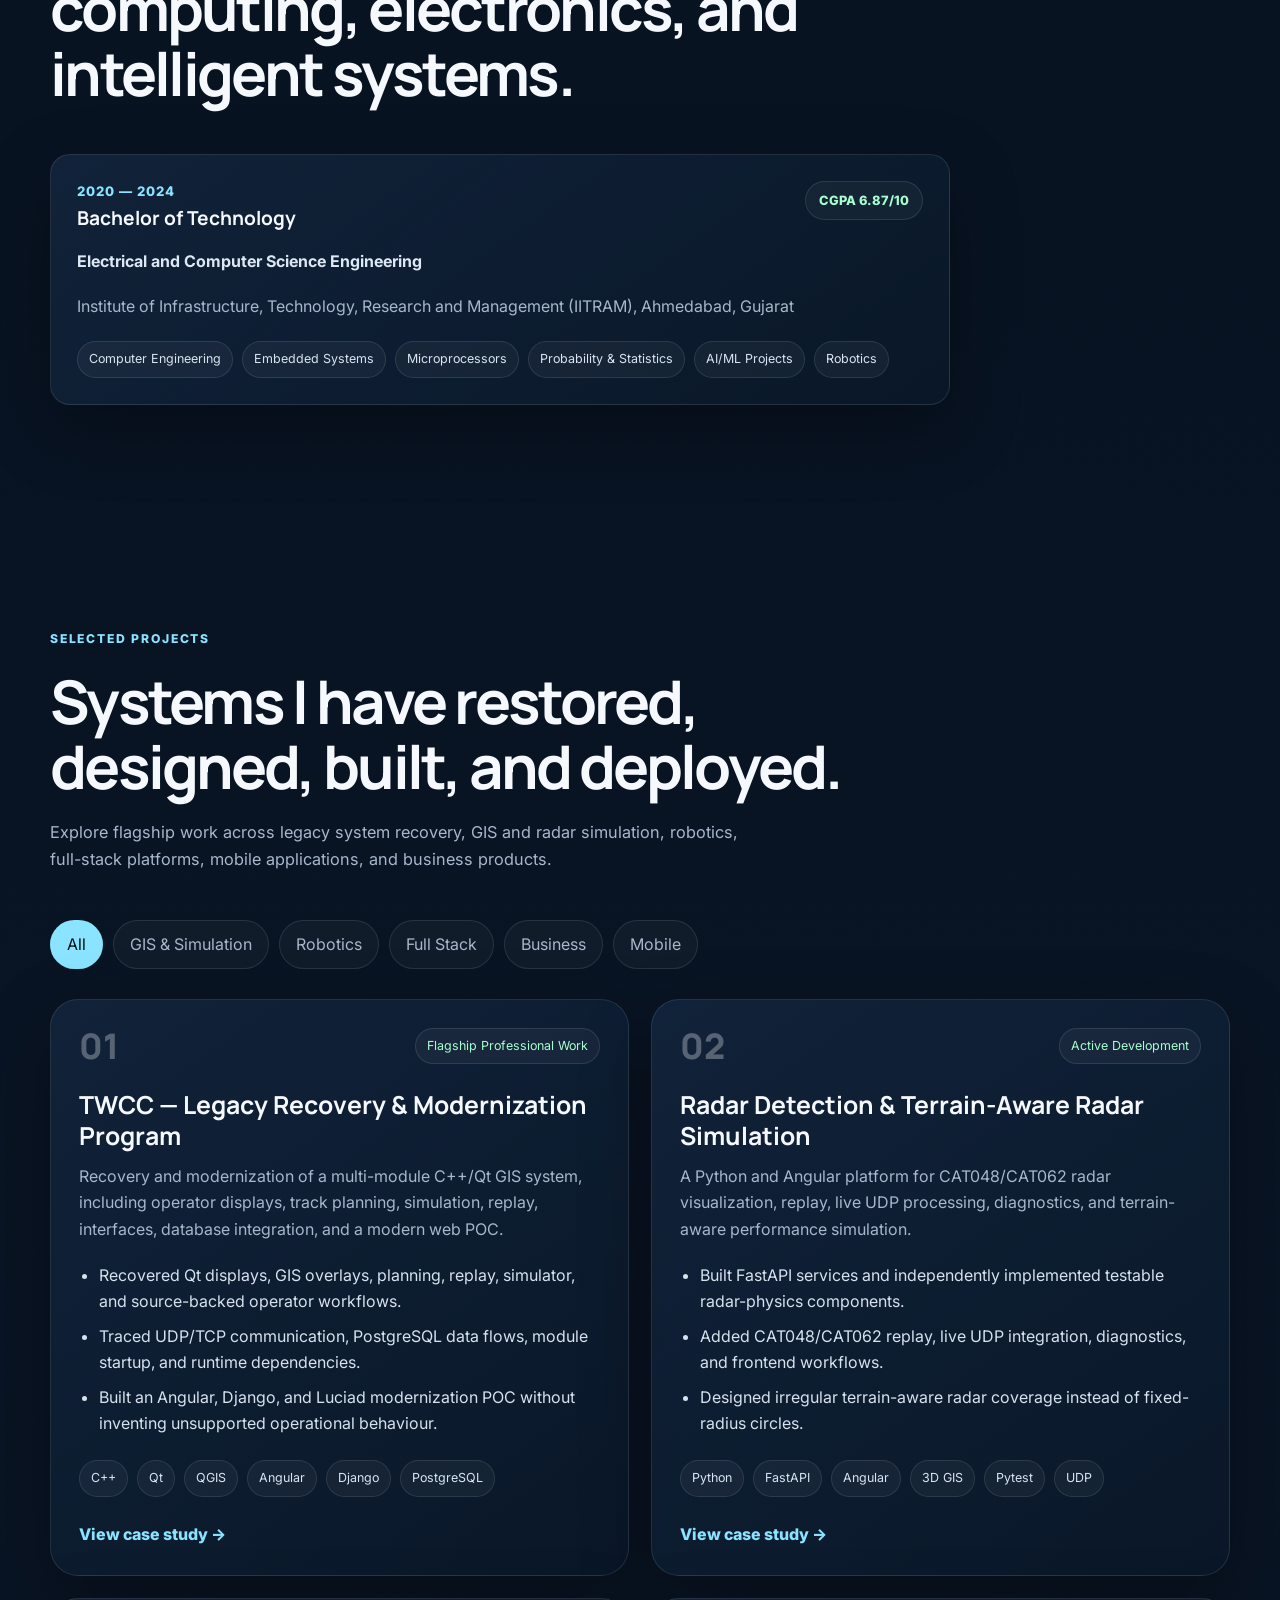
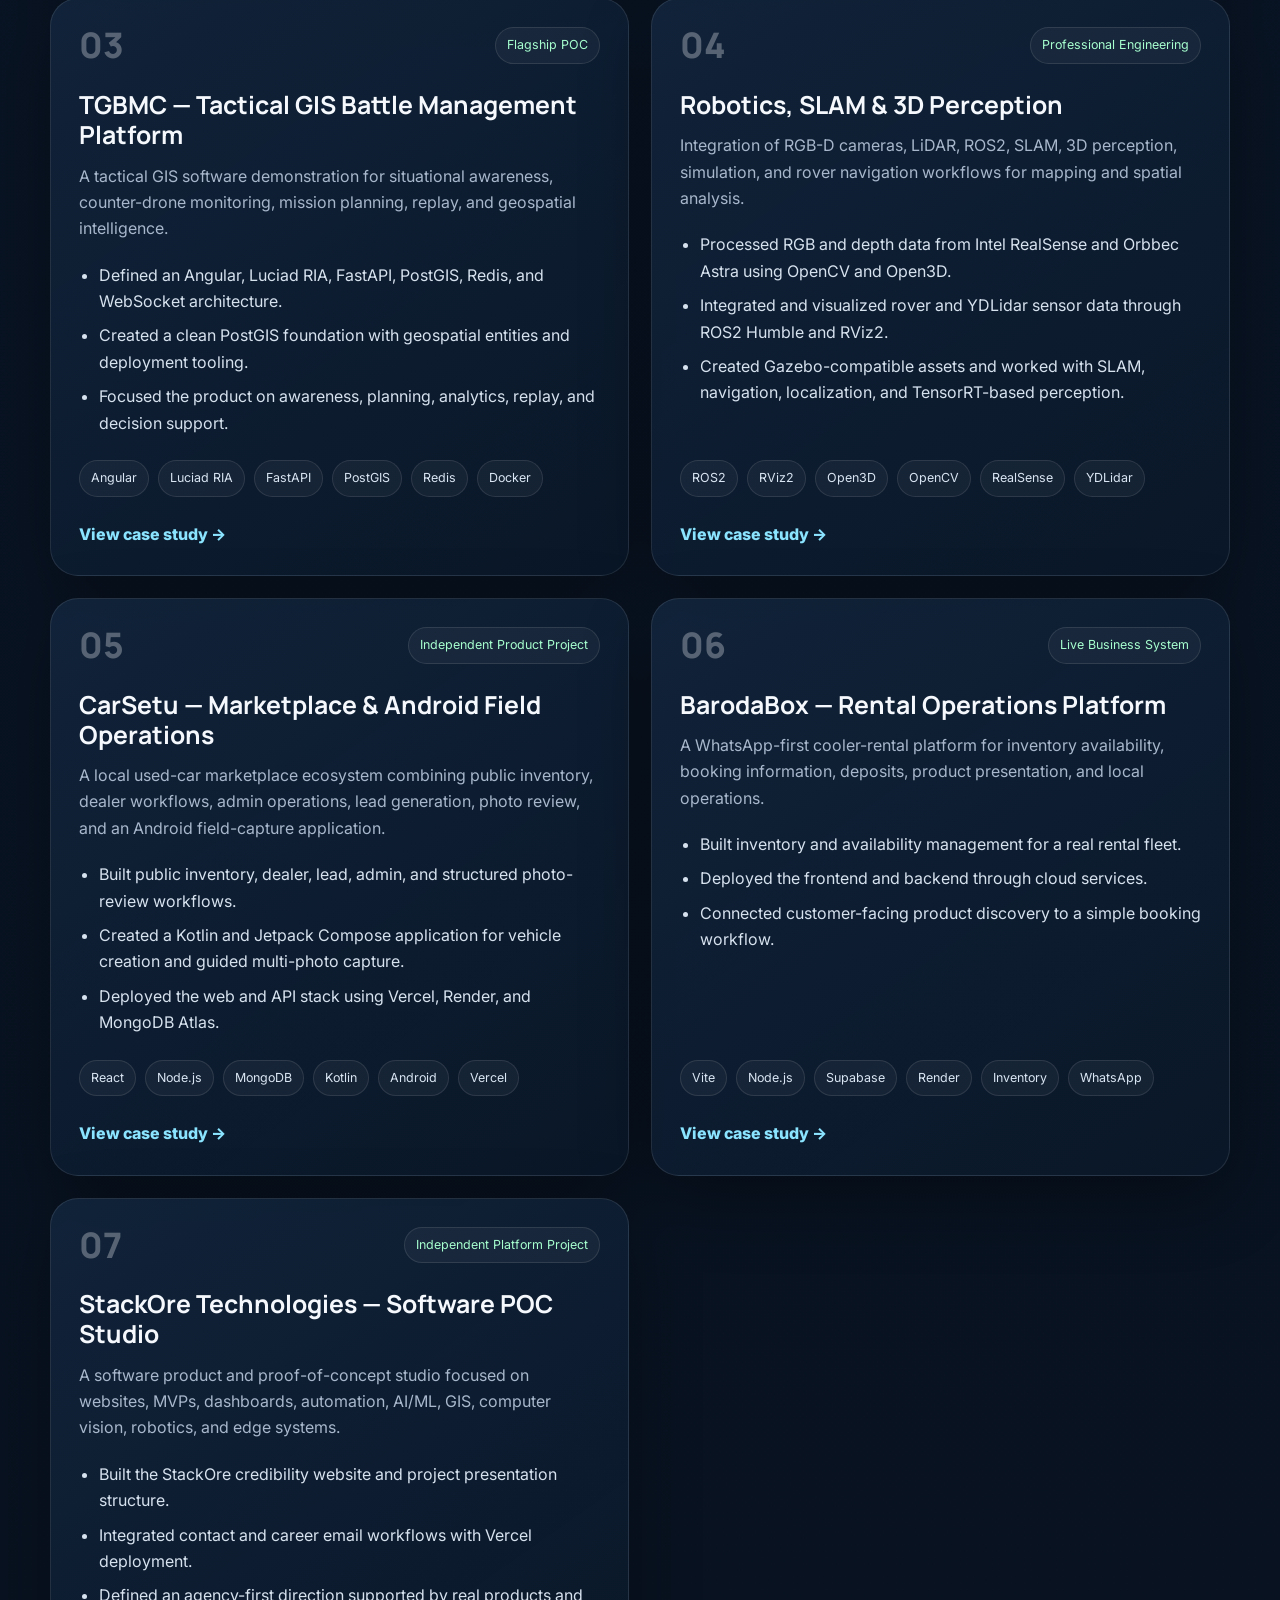
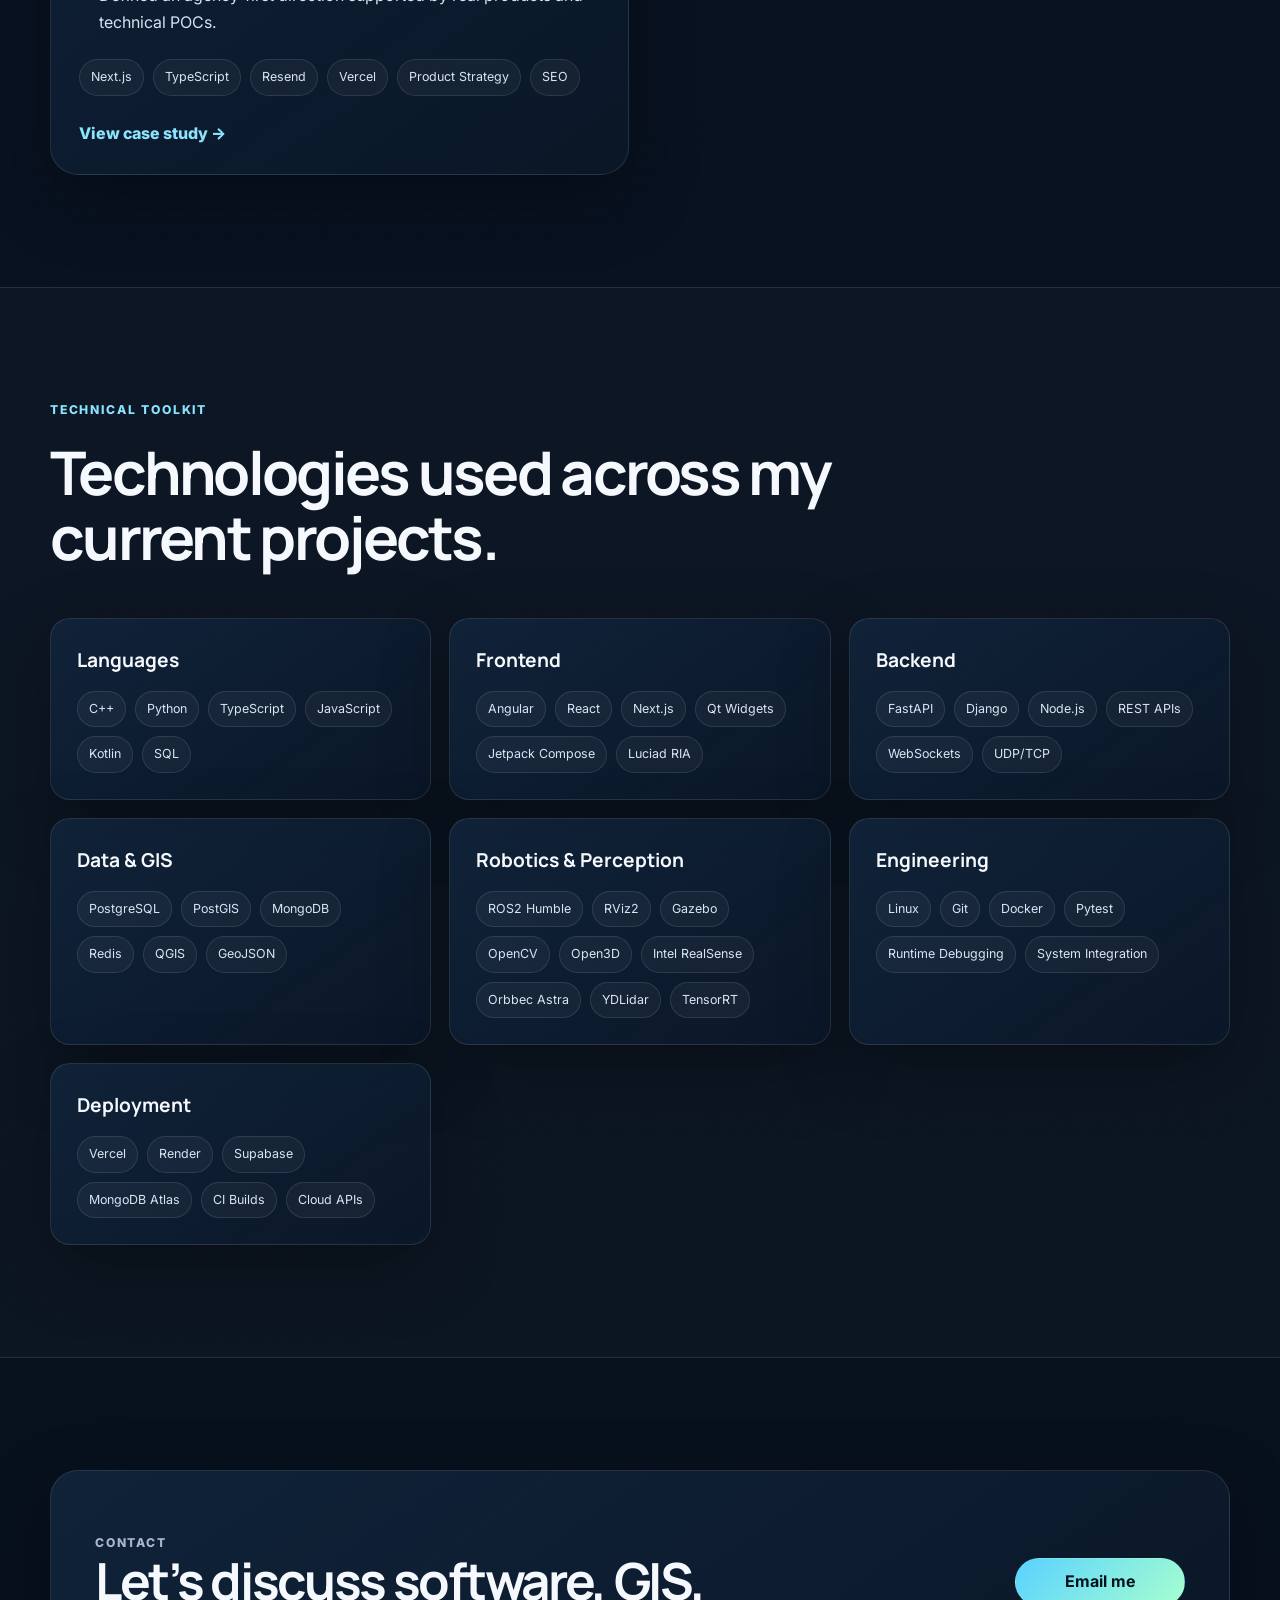
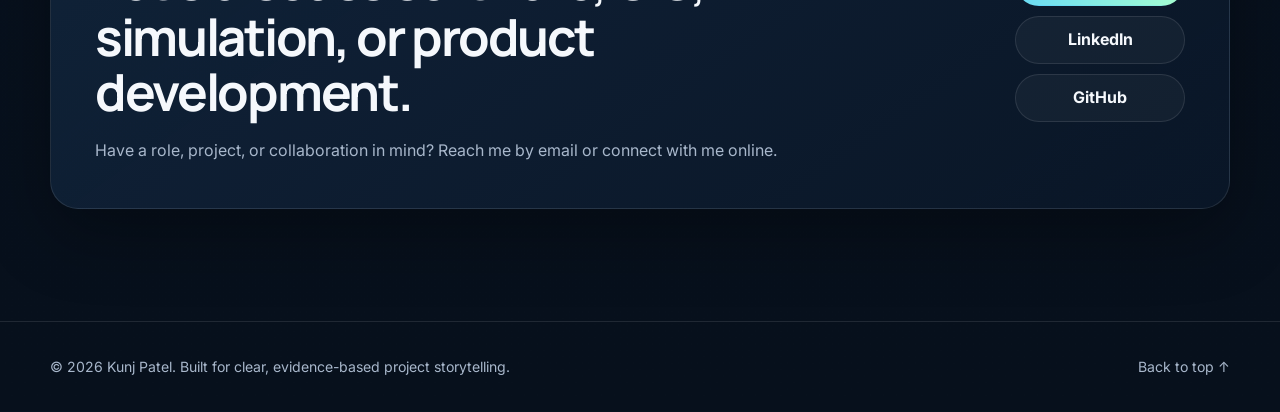
==== commit f28cdb3c: "Refine independent project experience wording" ====
--- a/index.html
+++ b/index.html
@@ -176,37 +176,22 @@
               </p>
             </div>
           </article>
-
           <article class="timeline-item reveal">
-            <div class="timeline-period">Founder</div>
+            <div class="timeline-period">Independent Work</div>
             <div class="timeline-body">
               <div class="timeline-title">
-                <h3>StackOre Technologies</h3>
-                <span>Software POC and product studio</span>
+                <h3>Independent Software Projects</h3>
+                <span>Part-time · Outside full-time employment</span>
               </div>
               <p>
-                Building practical software products and proof-of-concept systems
-                across web platforms, dashboards, automation, AI/ML, GIS,
-                computer vision, robotics, and edge technology.
+                Built and deployed web, Android, GIS, and business applications
+                outside my full-time role. My work included product design,
+                backend APIs, admin workflows, cloud deployment, inventory systems,
+                field-data capture, and user-facing application development.
               </p>
             </div>
           </article>
 
-          <article class="timeline-item reveal">
-            <div class="timeline-period">Product Builder</div>
-            <div class="timeline-body">
-              <div class="timeline-title">
-                <h3>Independent Business Platforms</h3>
-                <span>CarSetu · BarodaBox</span>
-              </div>
-              <p>
-                Designed, developed, deployed, and operated real business products
-                covering customer discovery, backend APIs, admin workflows,
-                Android field capture, cloud deployment, inventory operations,
-                and lead generation.
-              </p>
-            </div>
-          </article>
         </div>
       </div>
     </section>
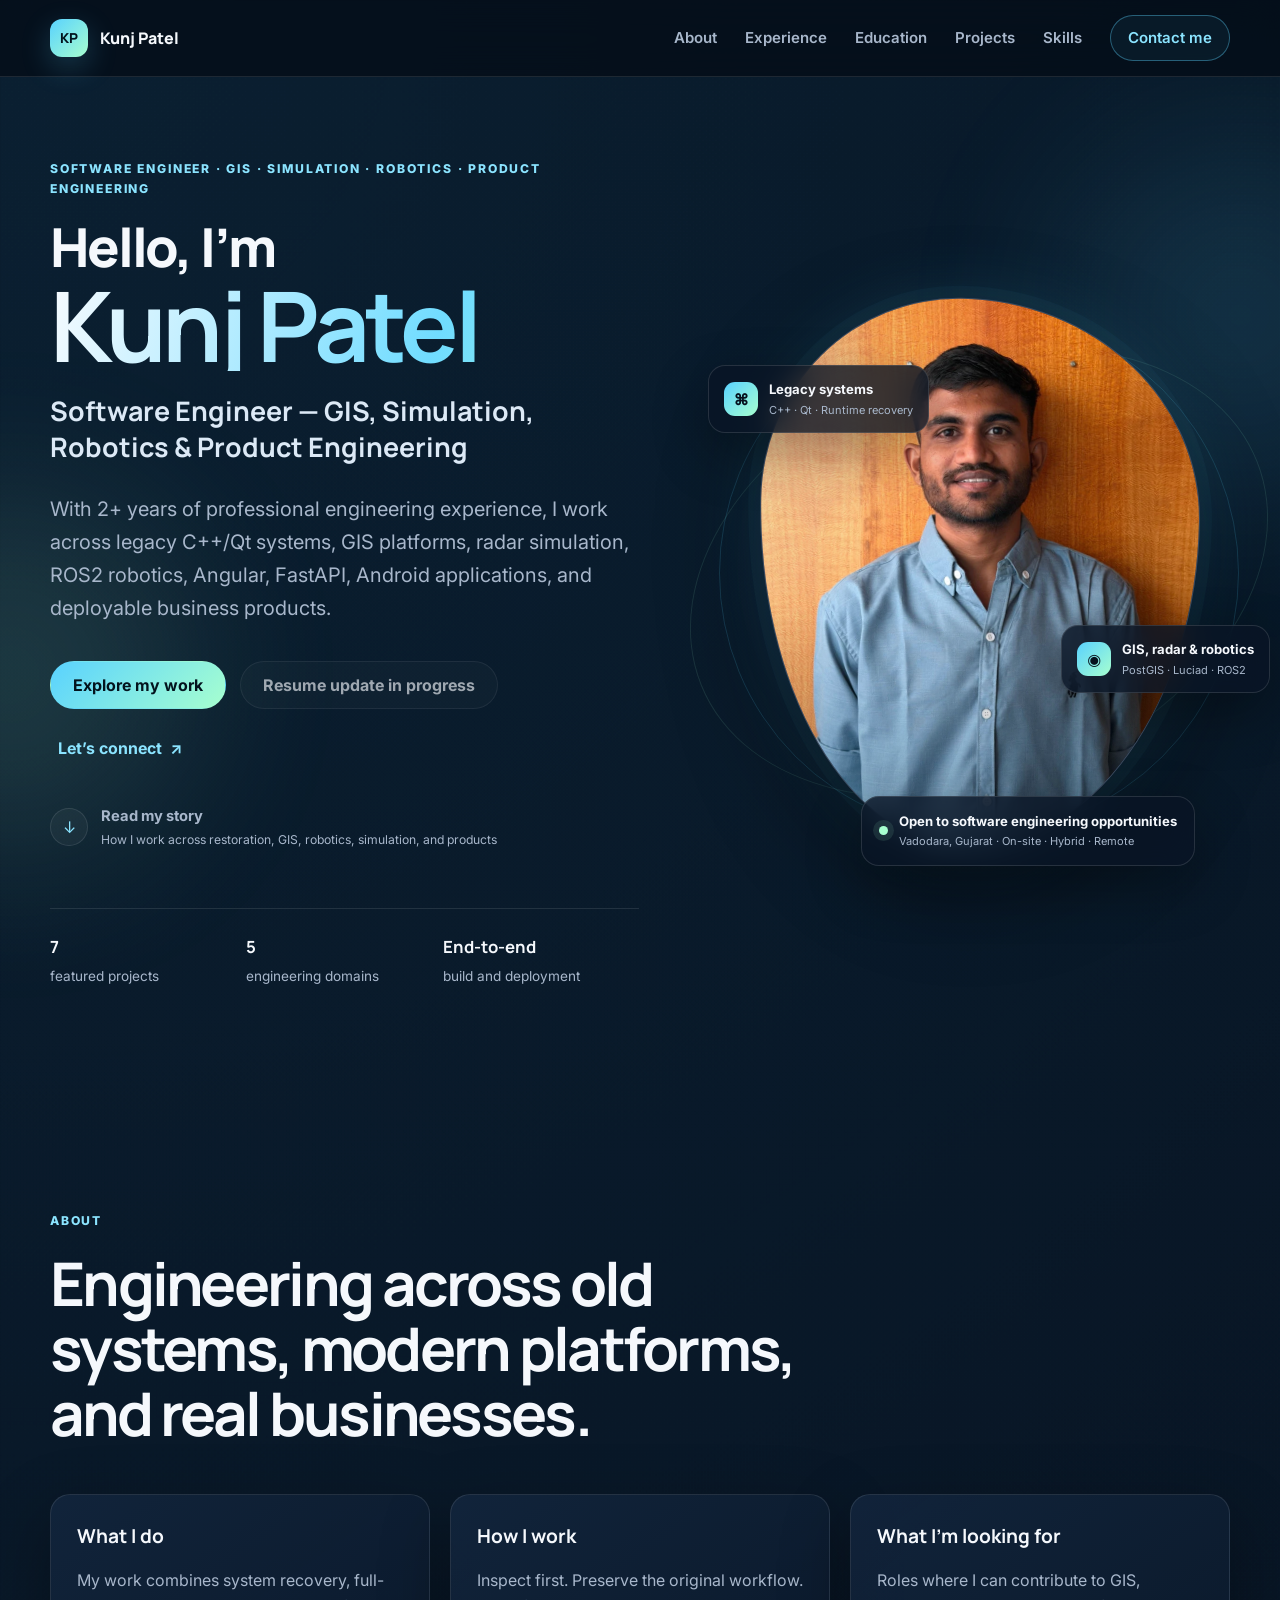
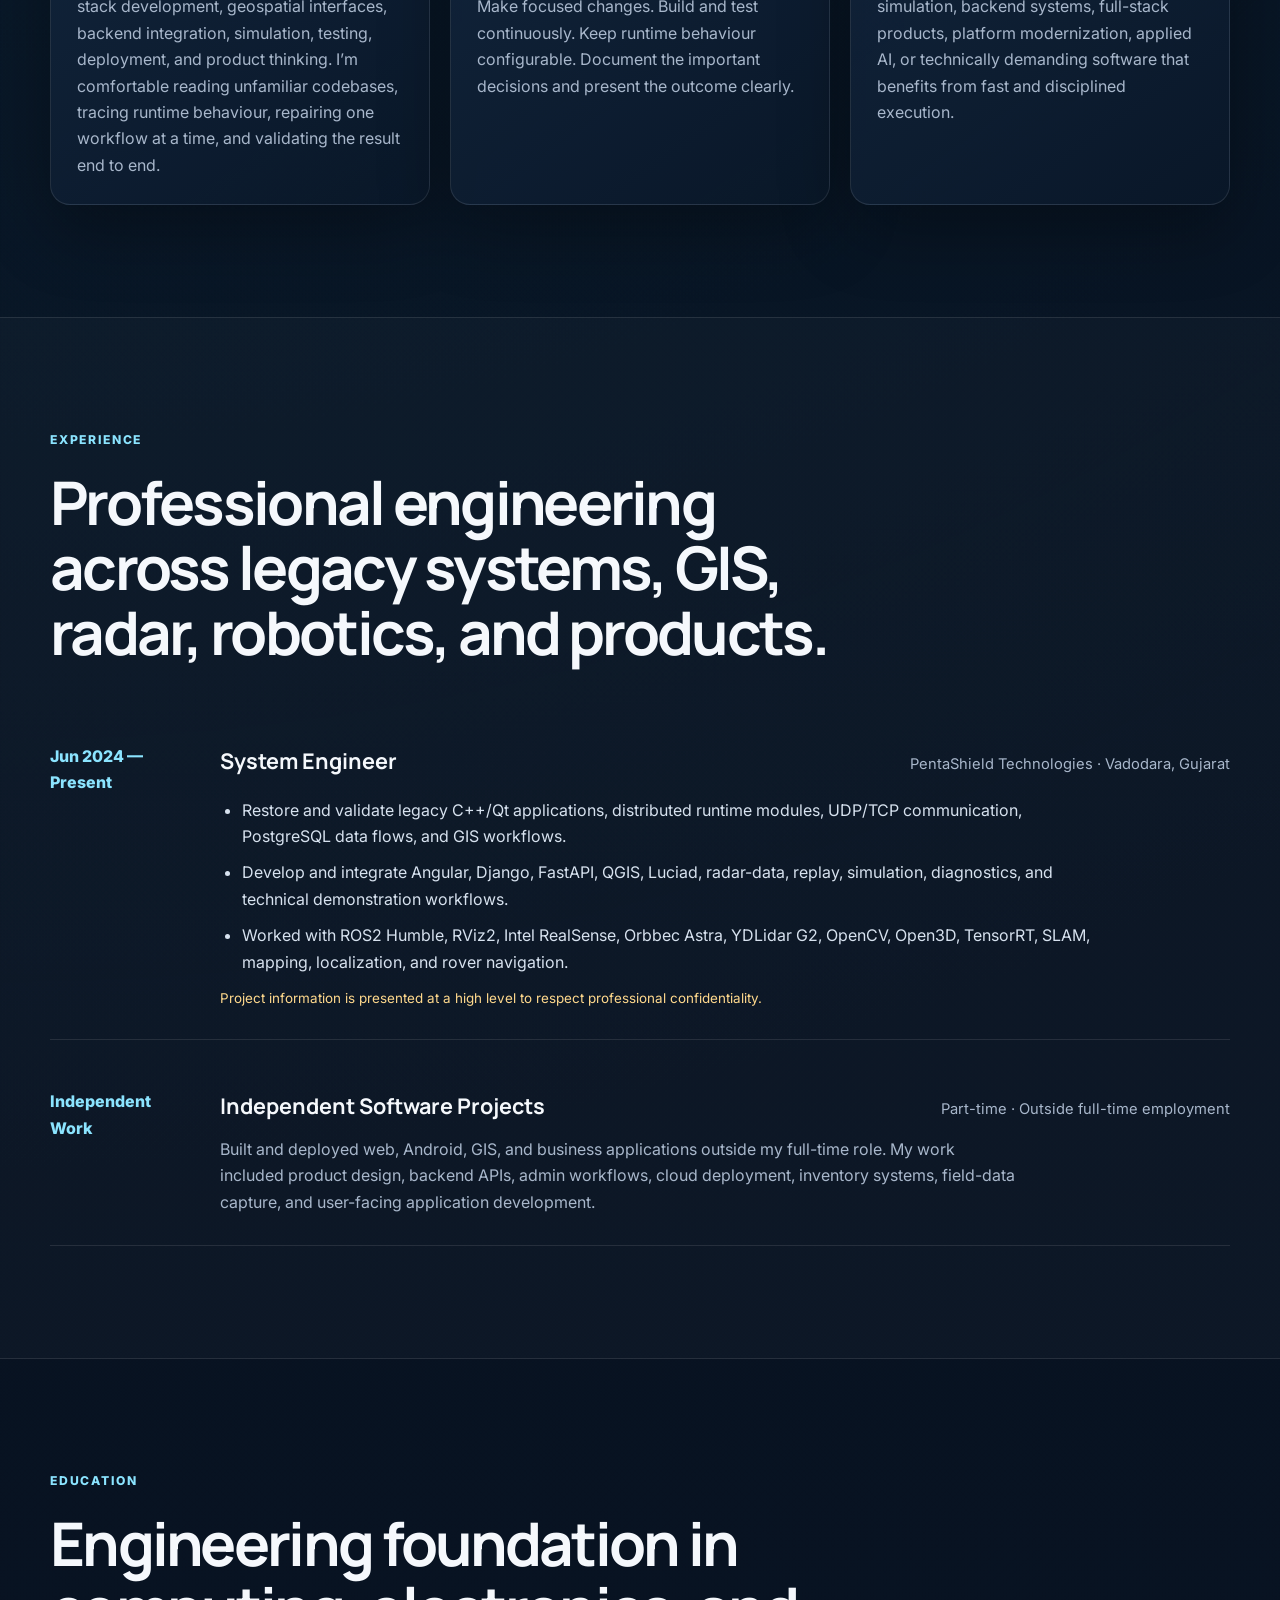
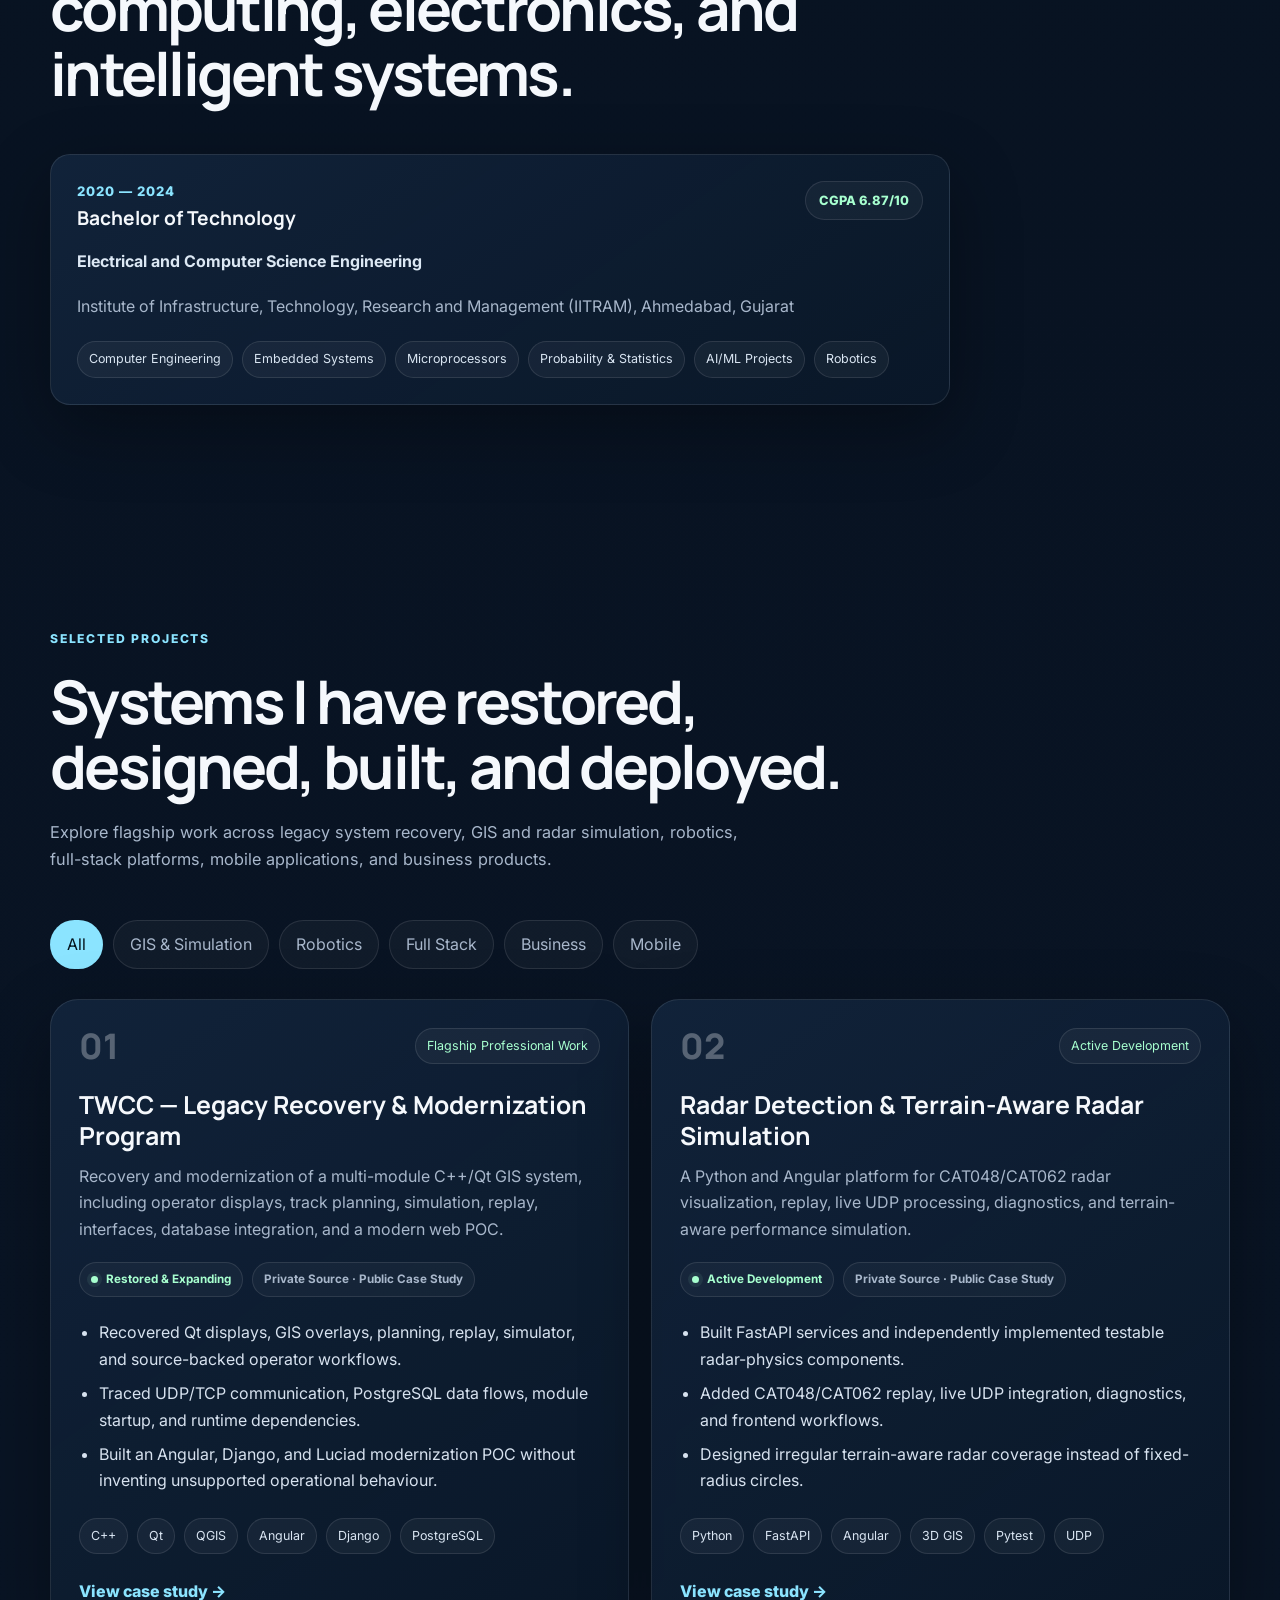
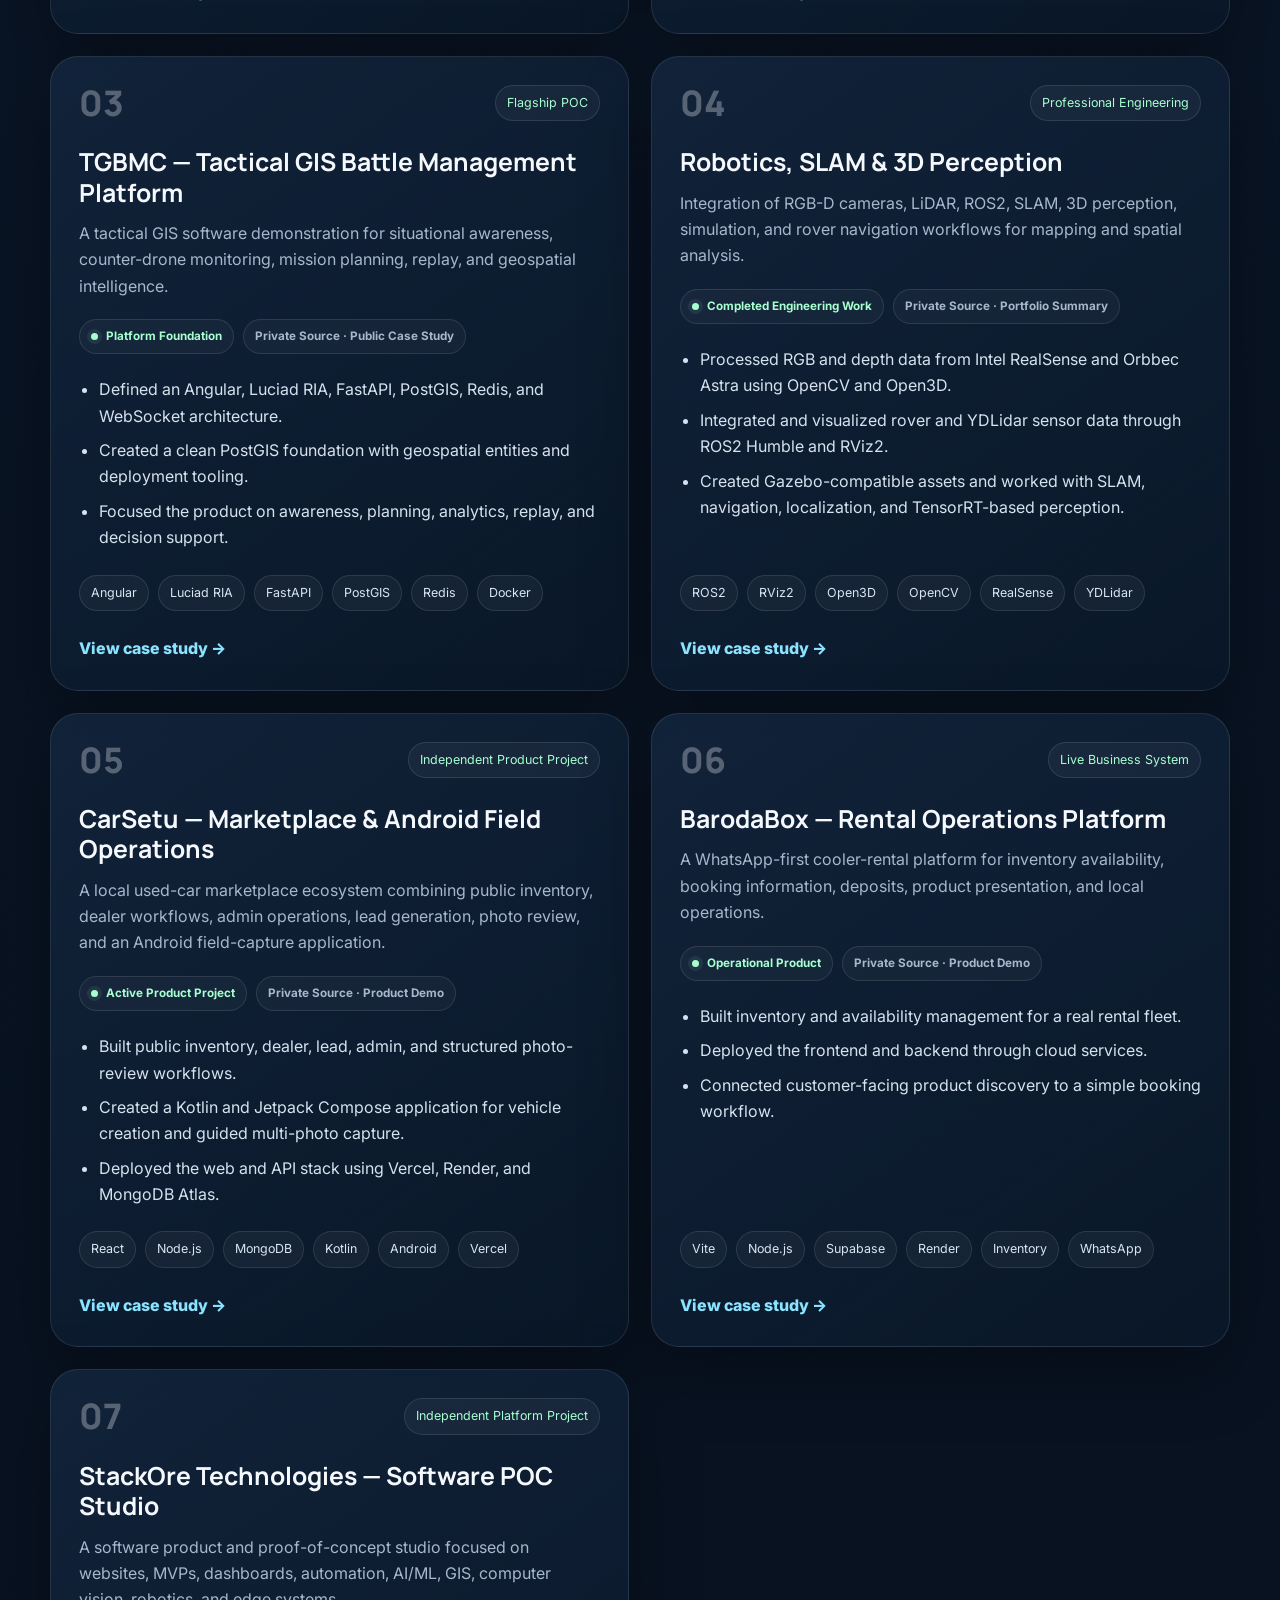
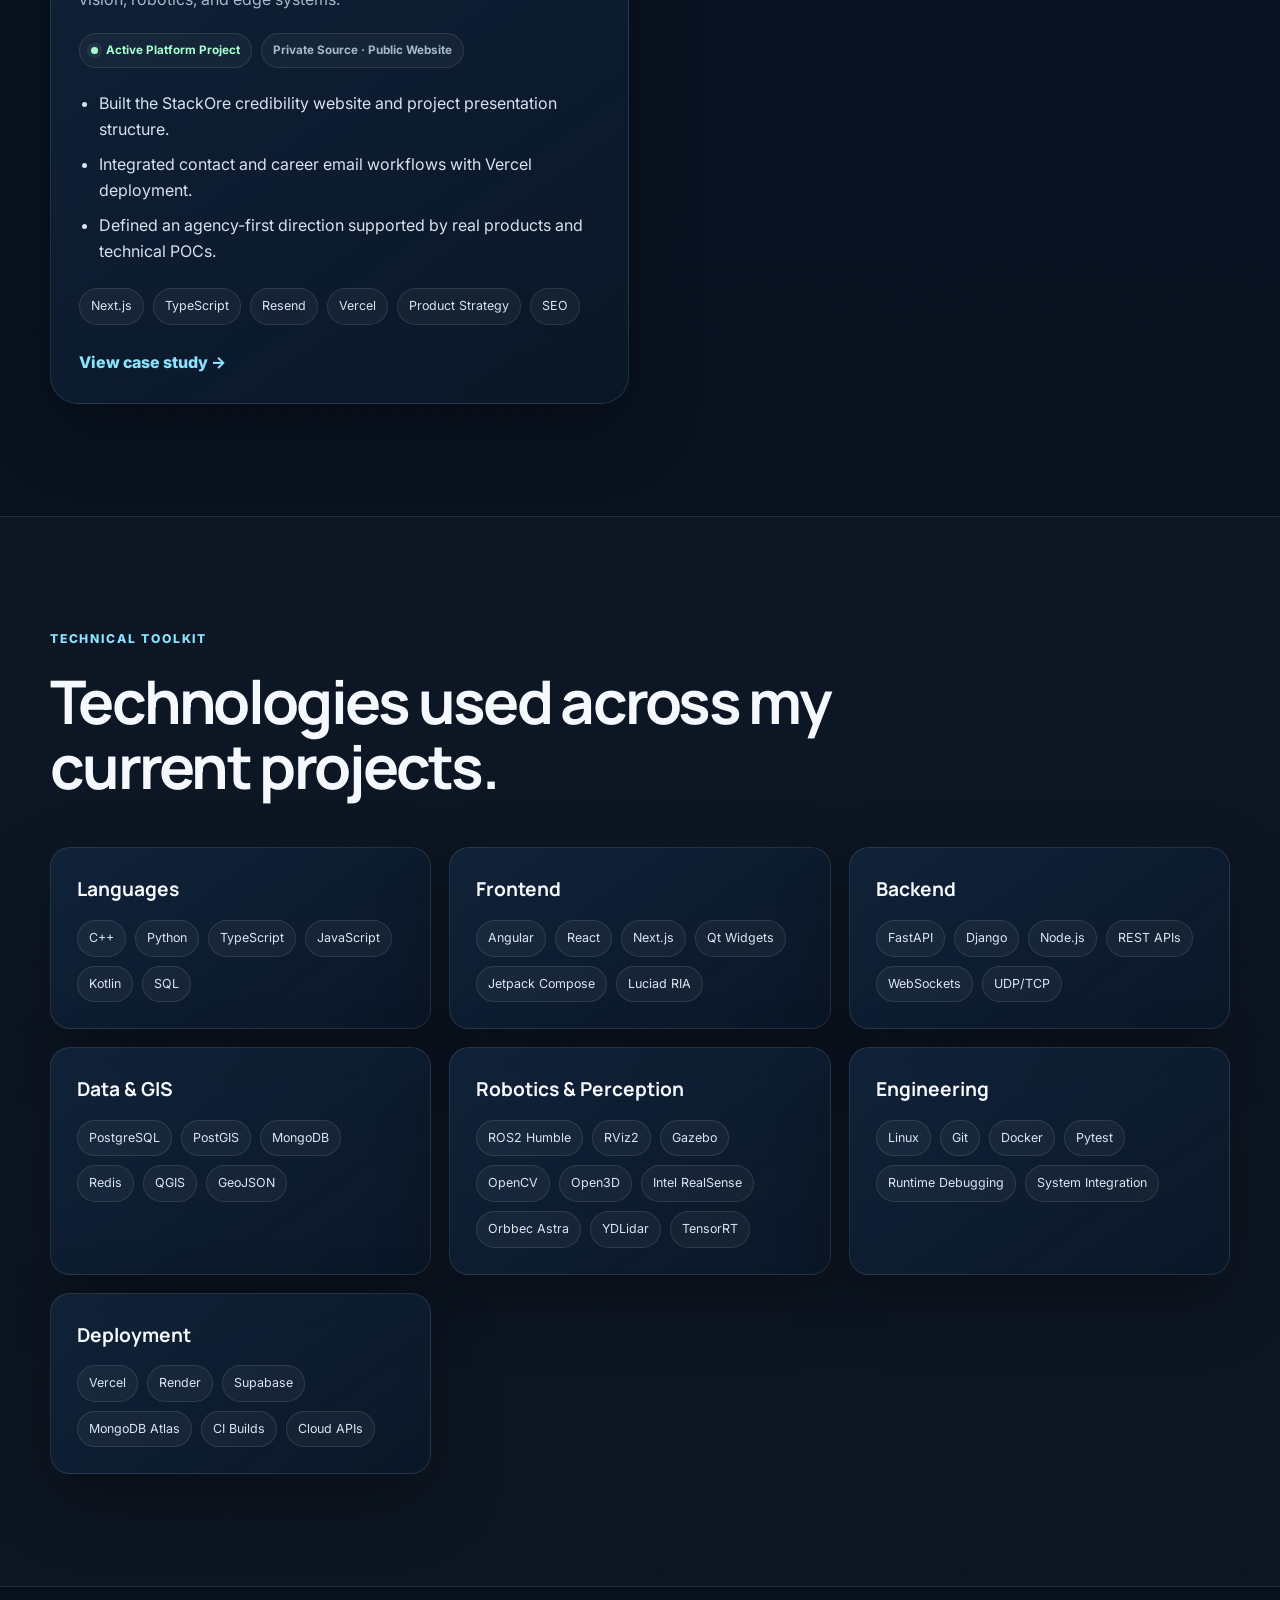
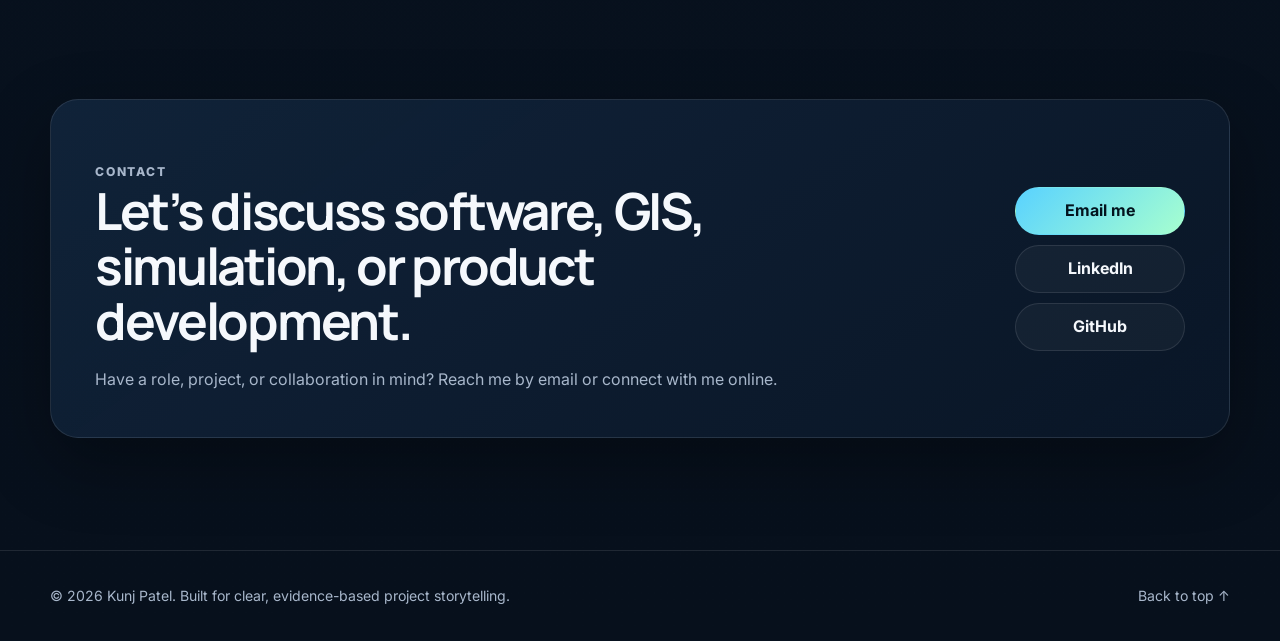
==== commit 66450548: "Add verified project status and evidence" ====
--- a/index.html
+++ b/index.html
@@ -65,7 +65,7 @@
         </a>
 
         <div class="hero-stats">
-          <div><strong>9+</strong><span>major projects</span></div>
+          <div><strong>7</strong><span>featured projects</span></div>
           <div><strong>5</strong><span>engineering domains</span></div>
           <div><strong>End-to-end</strong><span>build and deployment</span></div>
         </div>
--- a/styles.css
+++ b/styles.css
@@ -1176,3 +1176,80 @@
     flex-direction: column;
   }
 }
+
+
+/* Milestone 2: project credibility and evidence */
+
+.project-meta {
+  display: flex;
+  flex-wrap: wrap;
+  gap: 9px;
+  margin: 0 0 22px;
+}
+
+.project-status,
+.project-visibility {
+  display: inline-flex;
+  align-items: center;
+  gap: 8px;
+  border: 1px solid var(--line);
+  border-radius: 999px;
+  padding: 7px 11px;
+  background: rgba(255, 255, 255, 0.035);
+  color: #d8e5f1;
+  font-size: 0.73rem;
+  font-weight: 700;
+}
+
+.project-status {
+  color: var(--accent-secondary);
+}
+
+.project-status-dot {
+  width: 7px;
+  height: 7px;
+  flex: 0 0 auto;
+  border-radius: 50%;
+  background: var(--accent-secondary);
+  box-shadow: 0 0 0 4px rgba(167, 255, 207, 0.08);
+}
+
+.project-visibility {
+  color: var(--muted);
+}
+
+.modal-project-meta {
+  display: grid;
+  grid-template-columns: repeat(2, minmax(0, 1fr));
+  gap: 12px;
+  margin-top: 26px;
+}
+
+.modal-project-meta > span {
+  display: flex;
+  flex-direction: column;
+  gap: 5px;
+  border: 1px solid var(--line);
+  border-radius: 15px;
+  padding: 15px;
+  background: rgba(255, 255, 255, 0.035);
+}
+
+.modal-project-meta small {
+  color: var(--muted);
+  font-size: 0.68rem;
+  font-weight: 800;
+  letter-spacing: 0.08em;
+  text-transform: uppercase;
+}
+
+.modal-project-meta strong {
+  color: #e7f1fa;
+  font-size: 0.84rem;
+}
+
+@media (max-width: 600px) {
+  .modal-project-meta {
+    grid-template-columns: 1fr;
+  }
+}
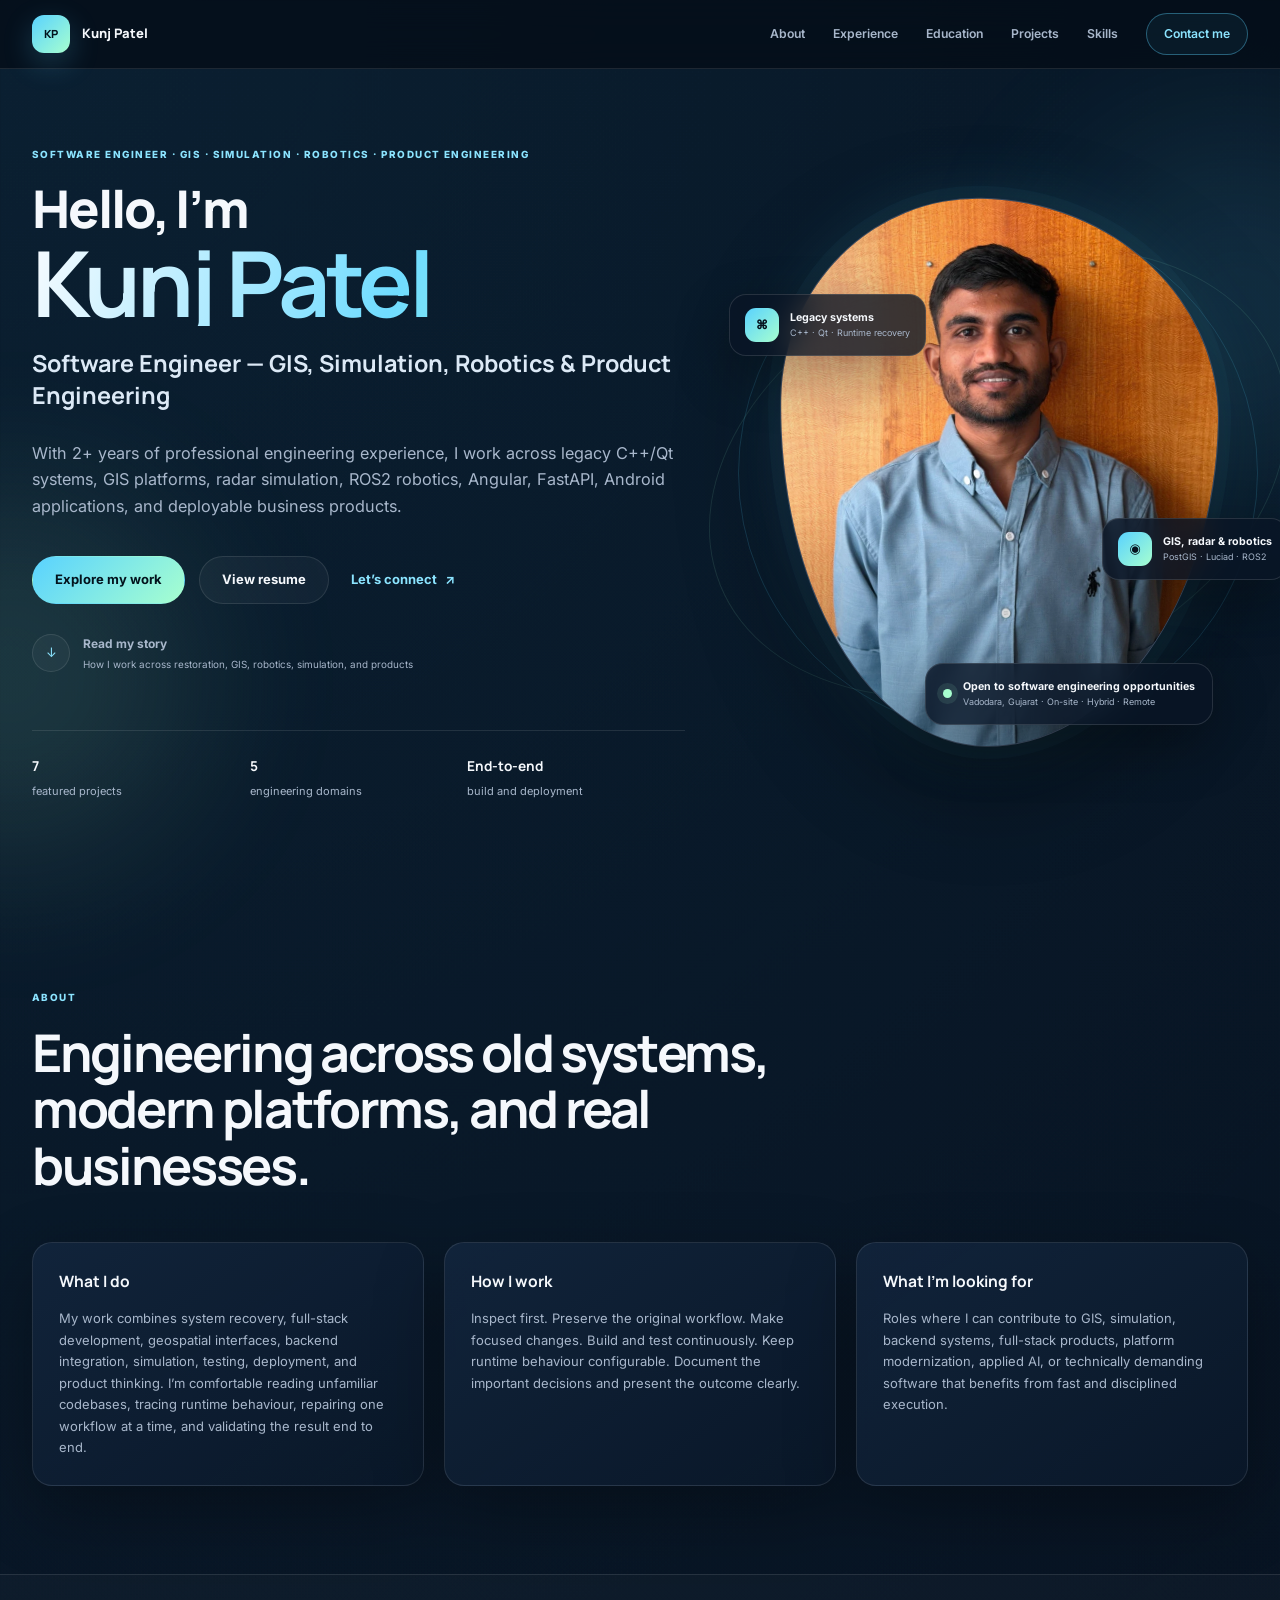
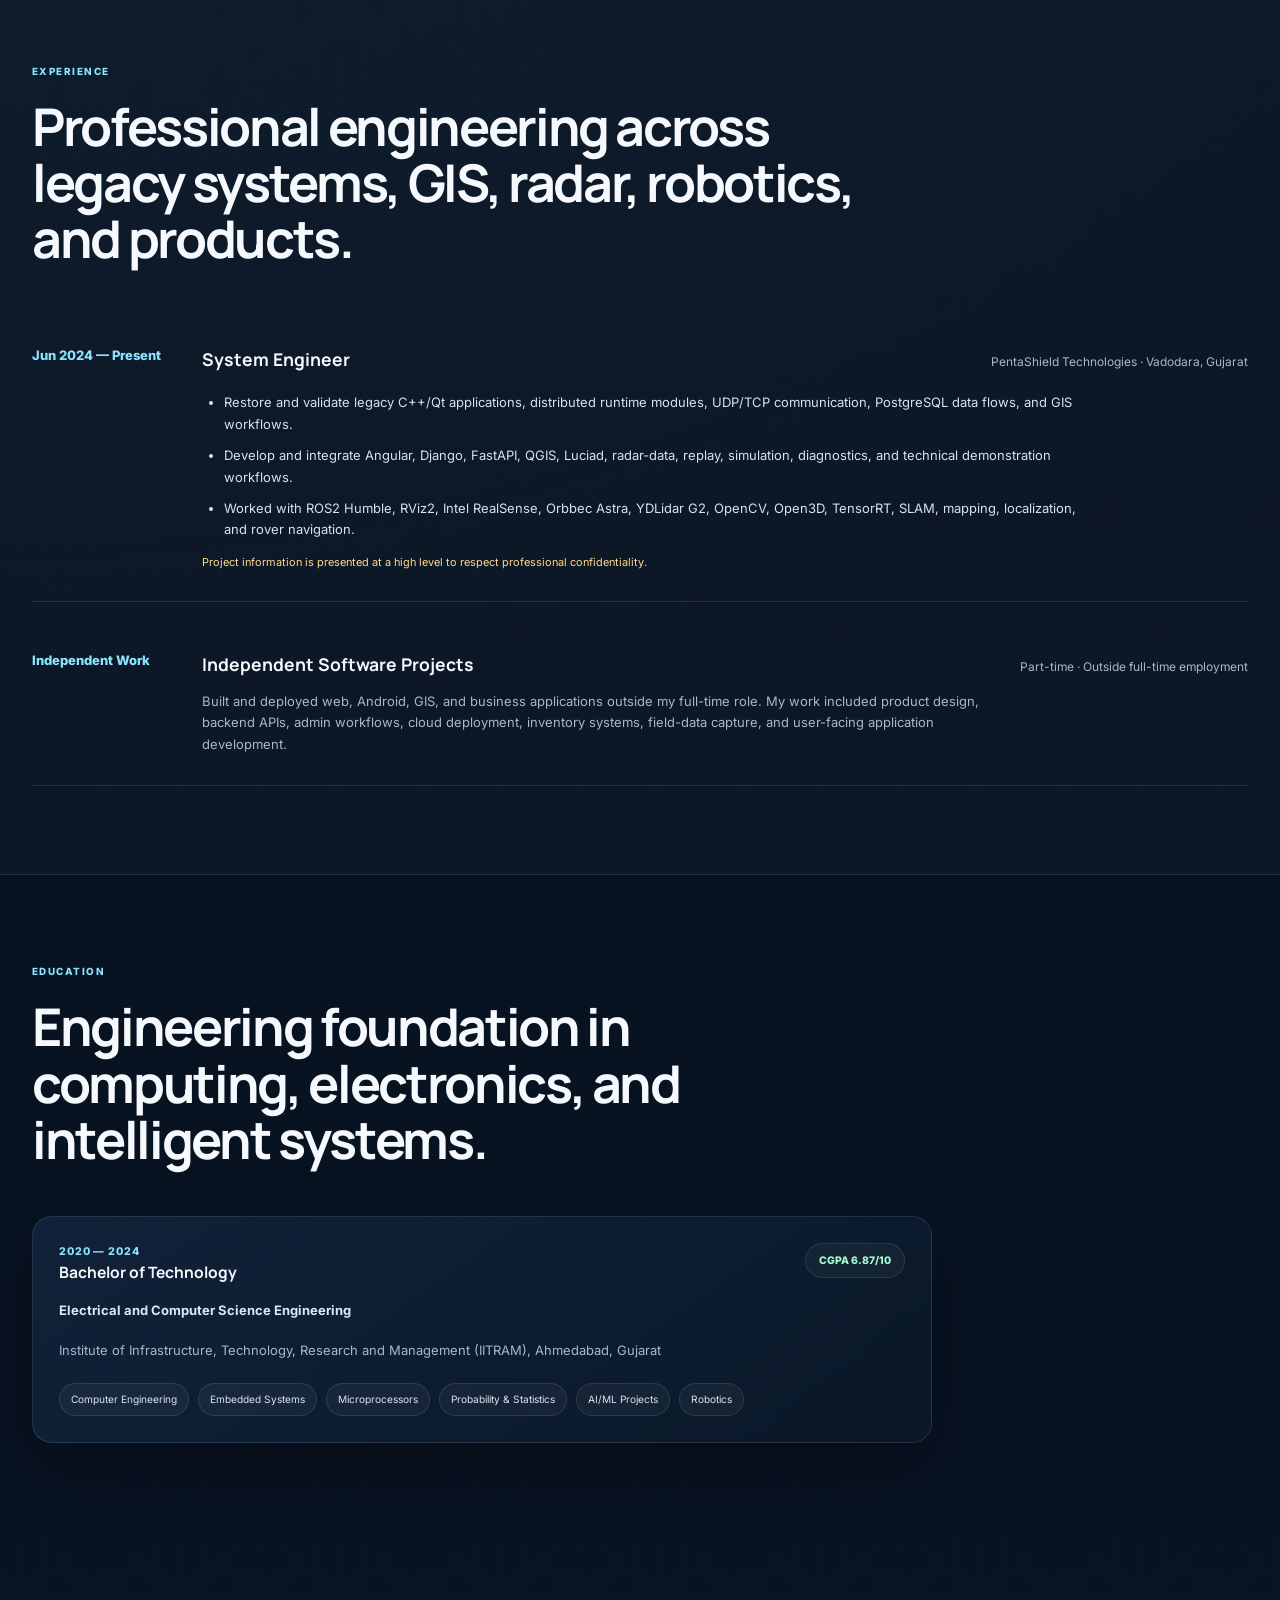
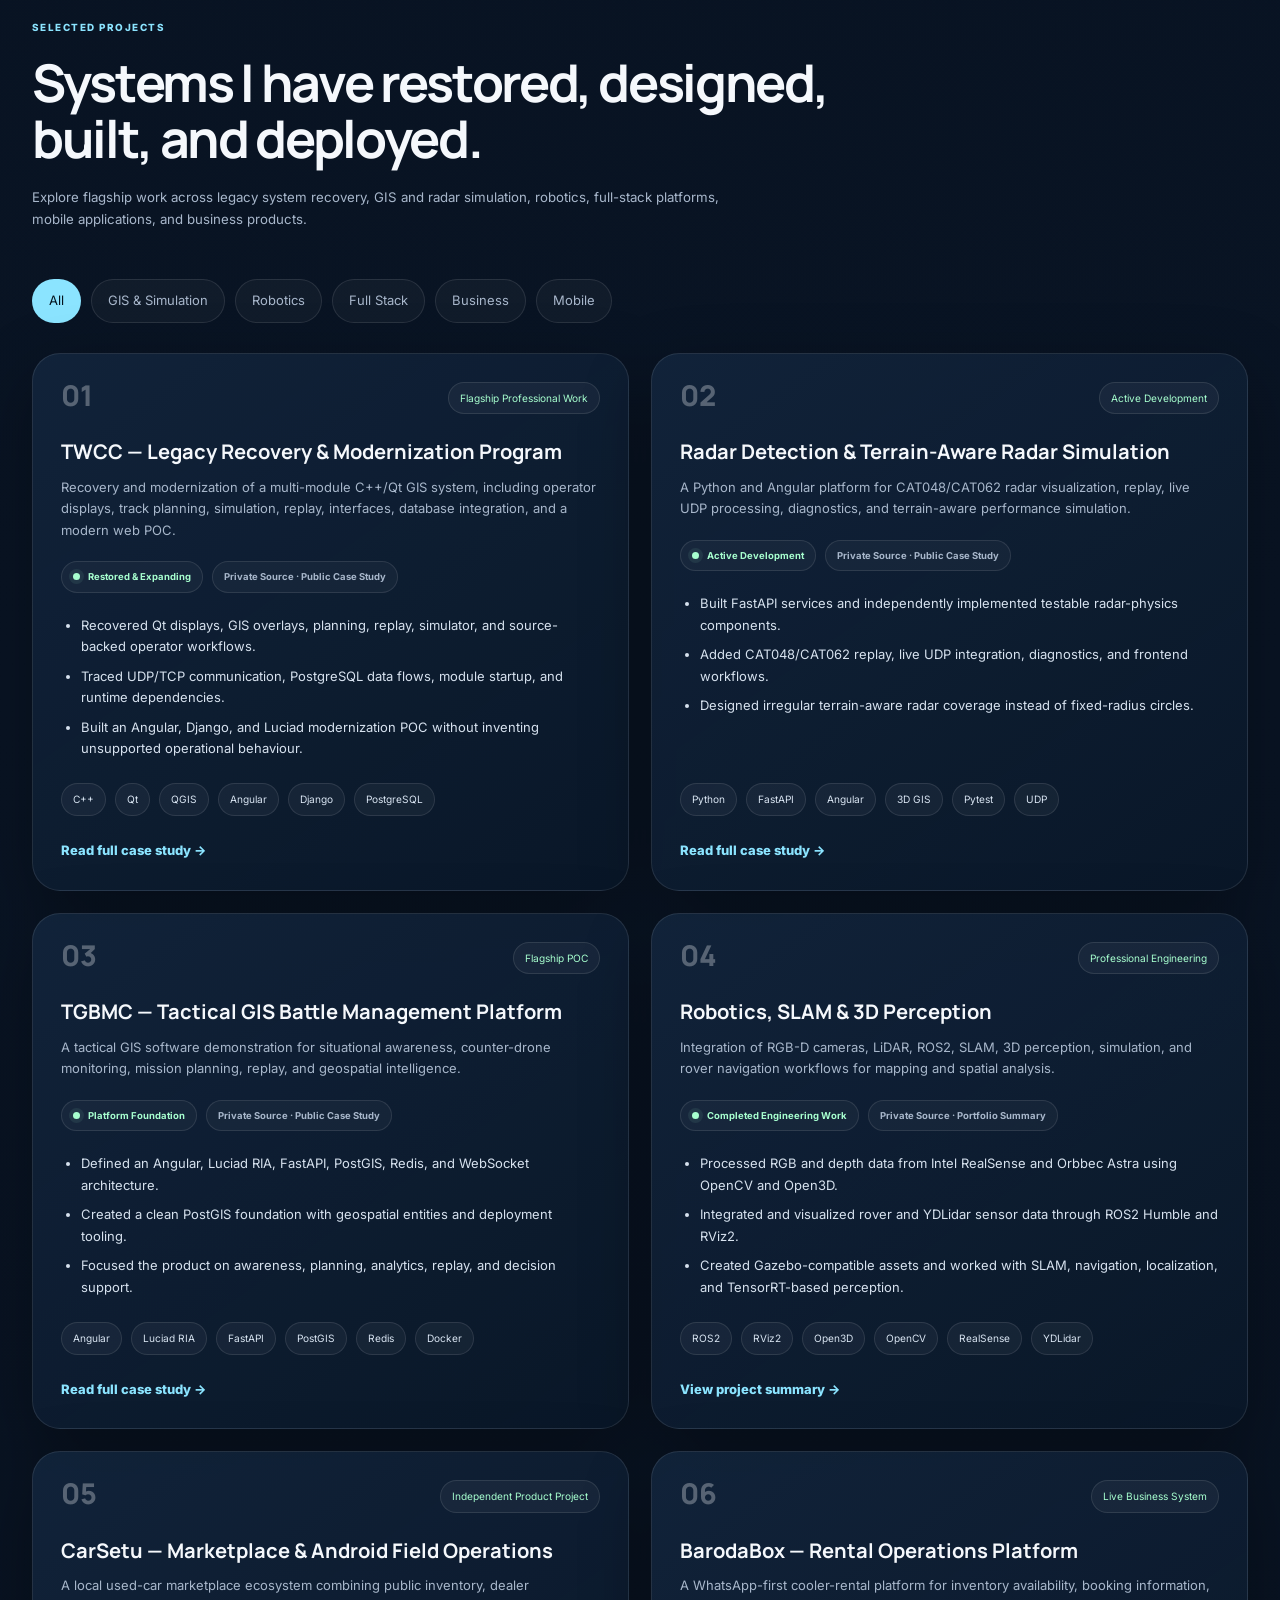
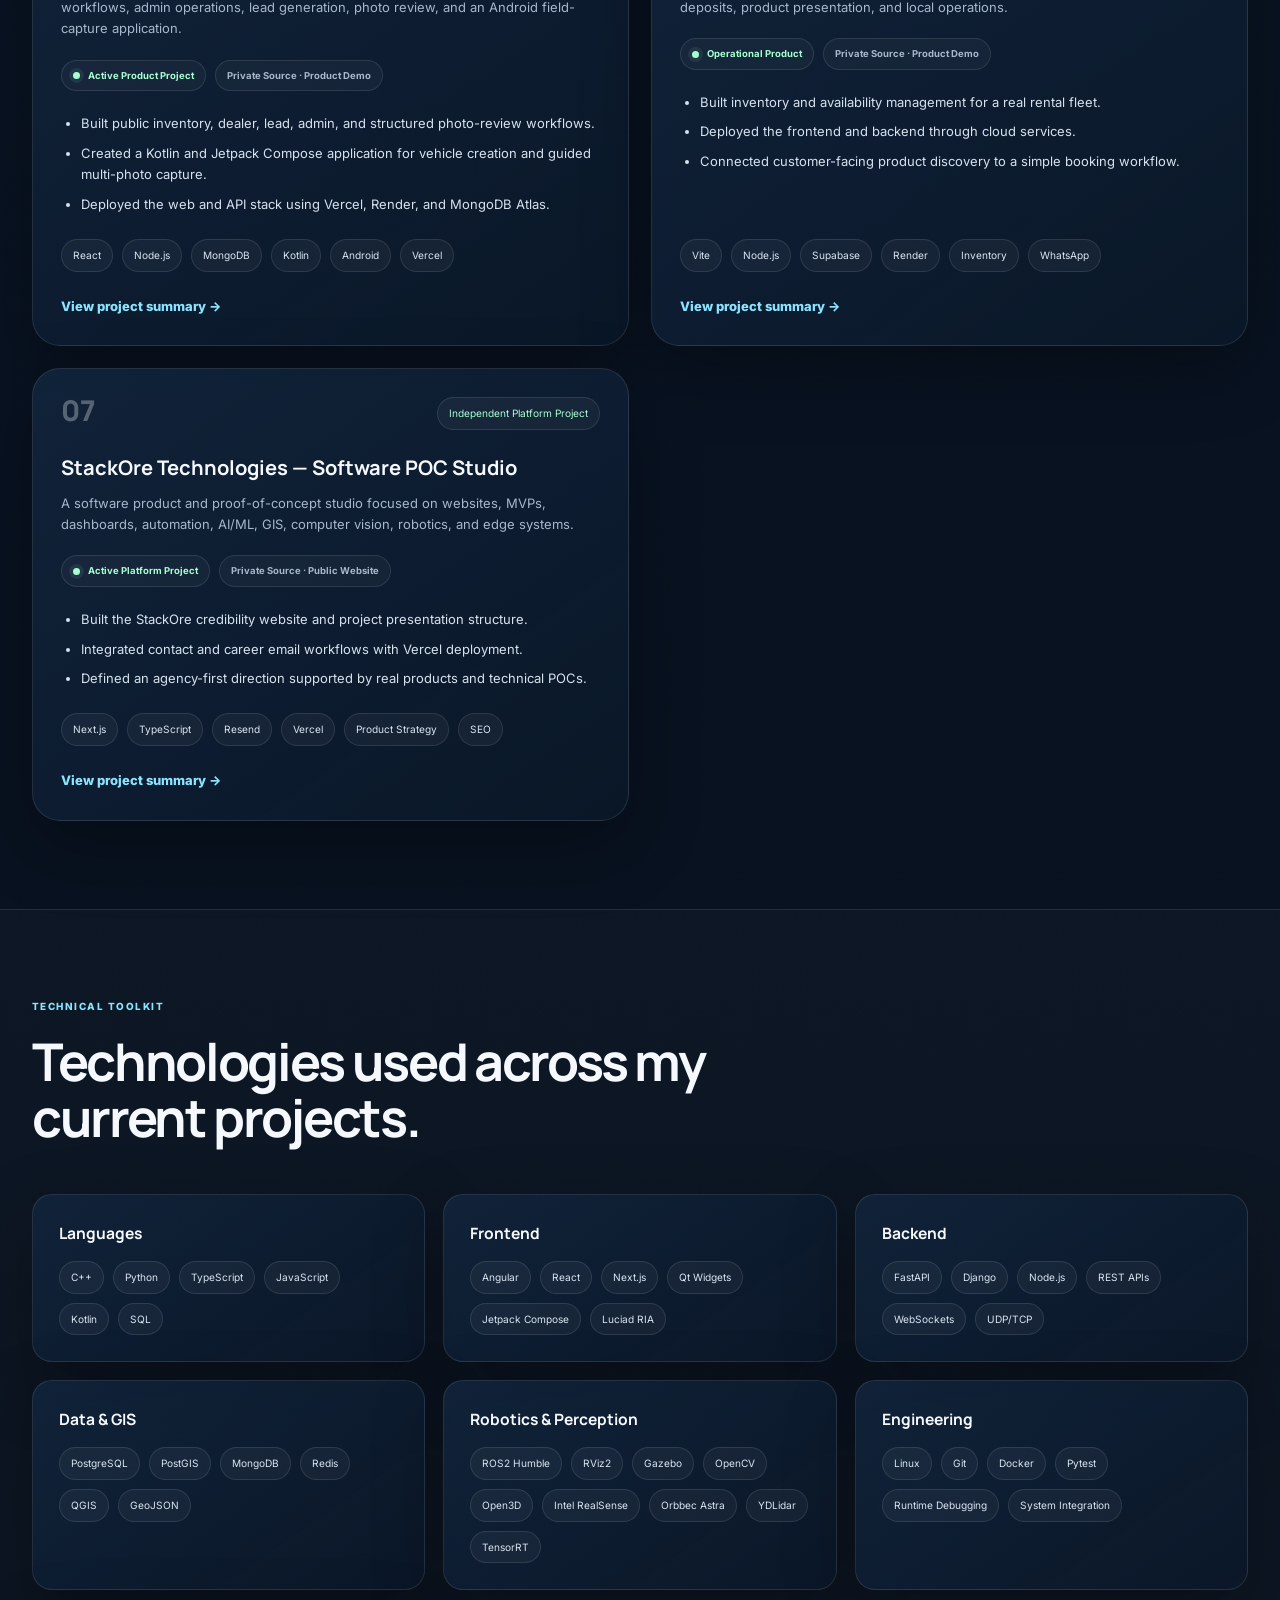
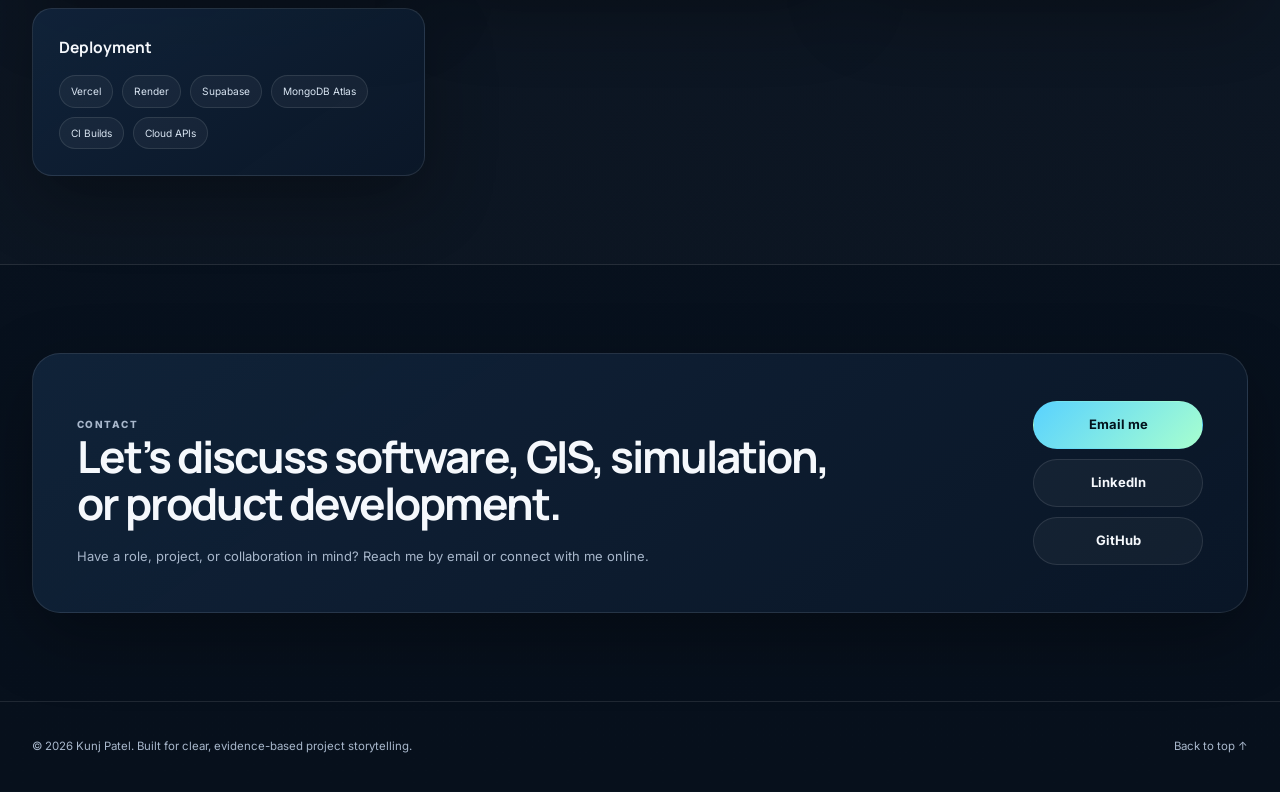
==== commit aa4b8005: "feat: add updated portfolio resume" ====
--- a/index.html
+++ b/index.html
@@ -52,7 +52,7 @@
 
         <div class="hero-actions">
           <a class="button primary" href="#projects">Explore my work</a>
-          <span class="button secondary button-disabled" title="An updated 2026 resume is being prepared">Resume update in progress</span>
+          <a class="button secondary" href="./resume.pdf" target="_blank" rel="noreferrer">View resume</a>
           <a class="text-link" href="#contact">Let’s connect <span>↗</span></a>
         </div>
 
--- a/styles.css
+++ b/styles.css
@@ -1253,3 +1253,62 @@
     grid-template-columns: 1fr;
   }
 }
+
+
+/* Native compact desktop layout
+   Keeps browser zoom at 100% while using more horizontal space. */
+@media (min-width: 1100px) {
+  html {
+    font-size: 13px;
+  }
+
+  body {
+    width: auto;
+    zoom: 1;
+  }
+
+  :root {
+    --shell: min(1440px, calc(100% - 64px));
+  }
+
+  .nav {
+    height: 68px;
+  }
+
+  .section {
+    padding: 88px 0;
+  }
+
+  .hero {
+    min-height: calc(100vh - 68px);
+    grid-template-columns: minmax(0, 1.02fr) minmax(340px, 0.78fr);
+    gap: 64px;
+    padding-top: 64px;
+  }
+
+  .hero-visual {
+    min-height: 560px;
+  }
+
+  .case-header {
+    padding: 56px 0 34px;
+  }
+
+  .case-hero {
+    max-width: 1080px;
+    margin-top: 56px;
+  }
+
+  .case-layout {
+    grid-template-columns: minmax(0, 1fr) 300px;
+    gap: 48px;
+  }
+
+  .case-sidebar {
+    top: 88px;
+  }
+
+  .case-section {
+    padding: 32px 0;
+  }
+}
